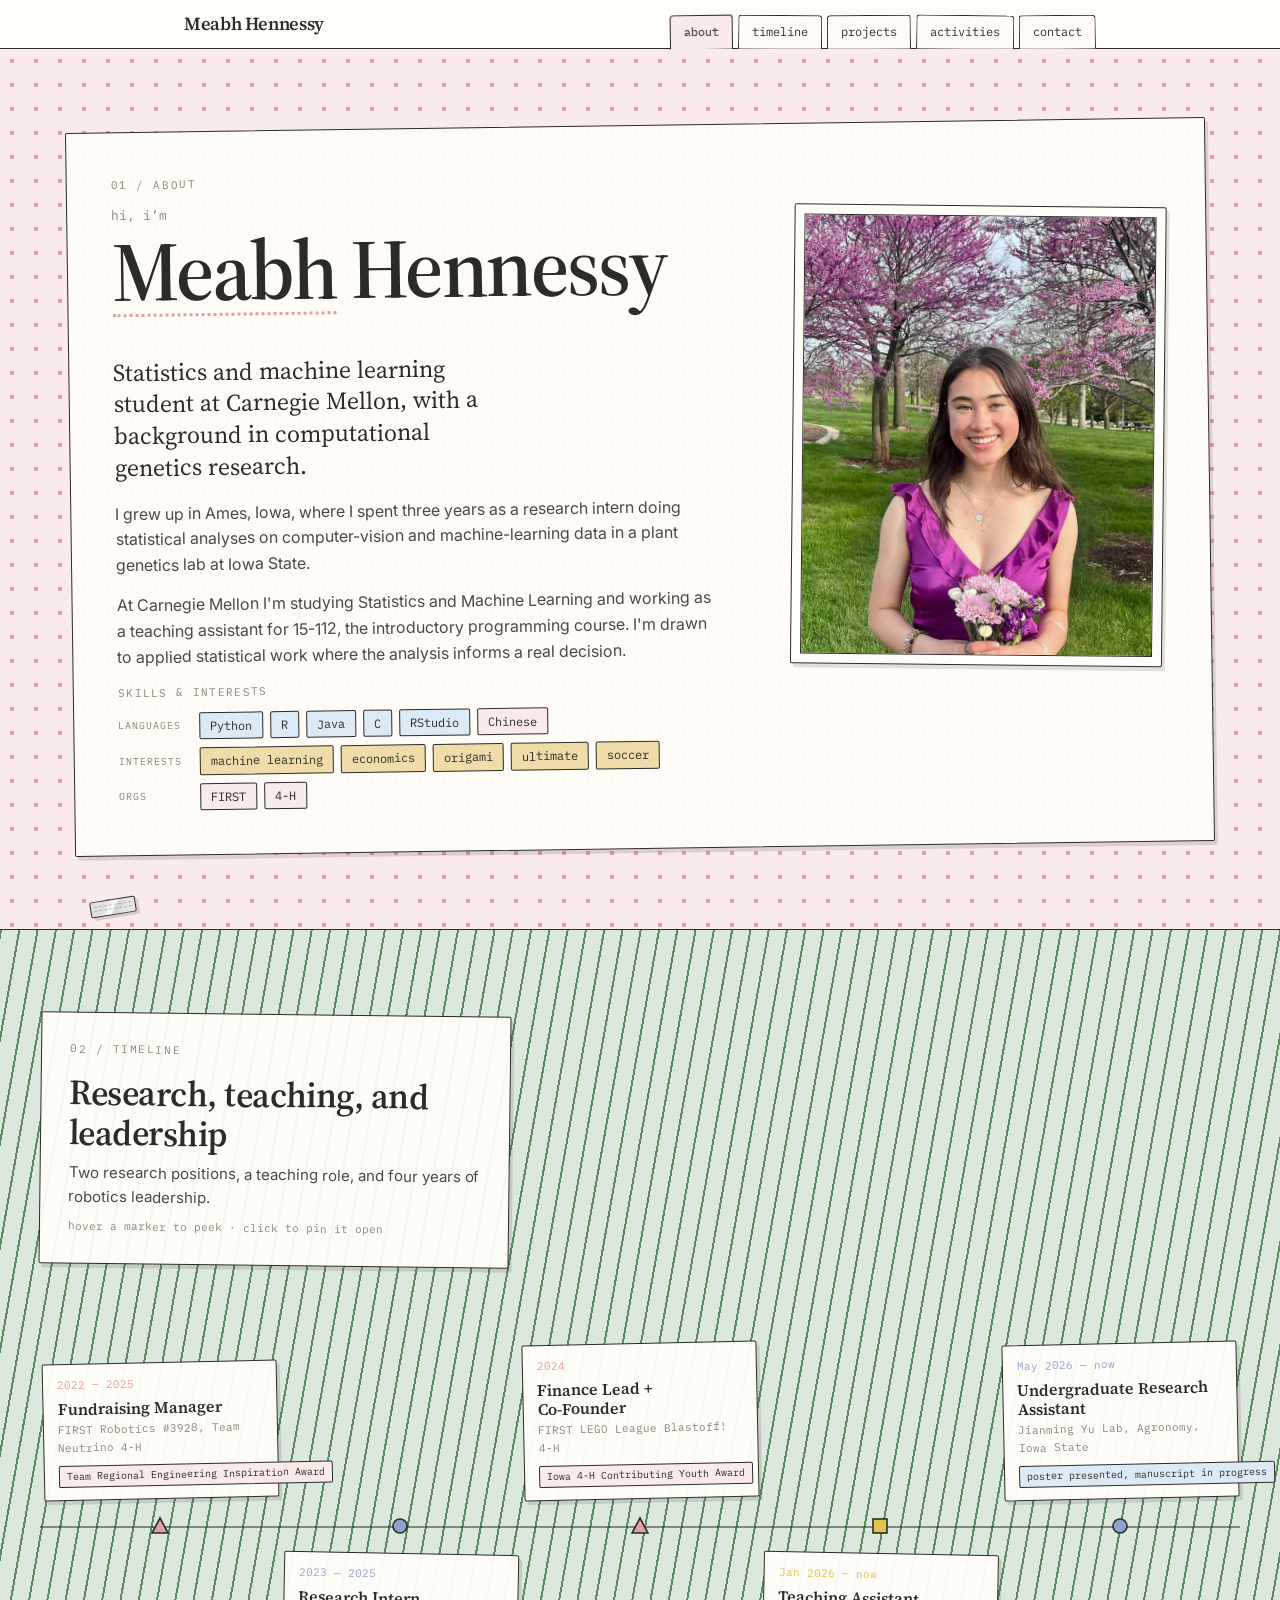
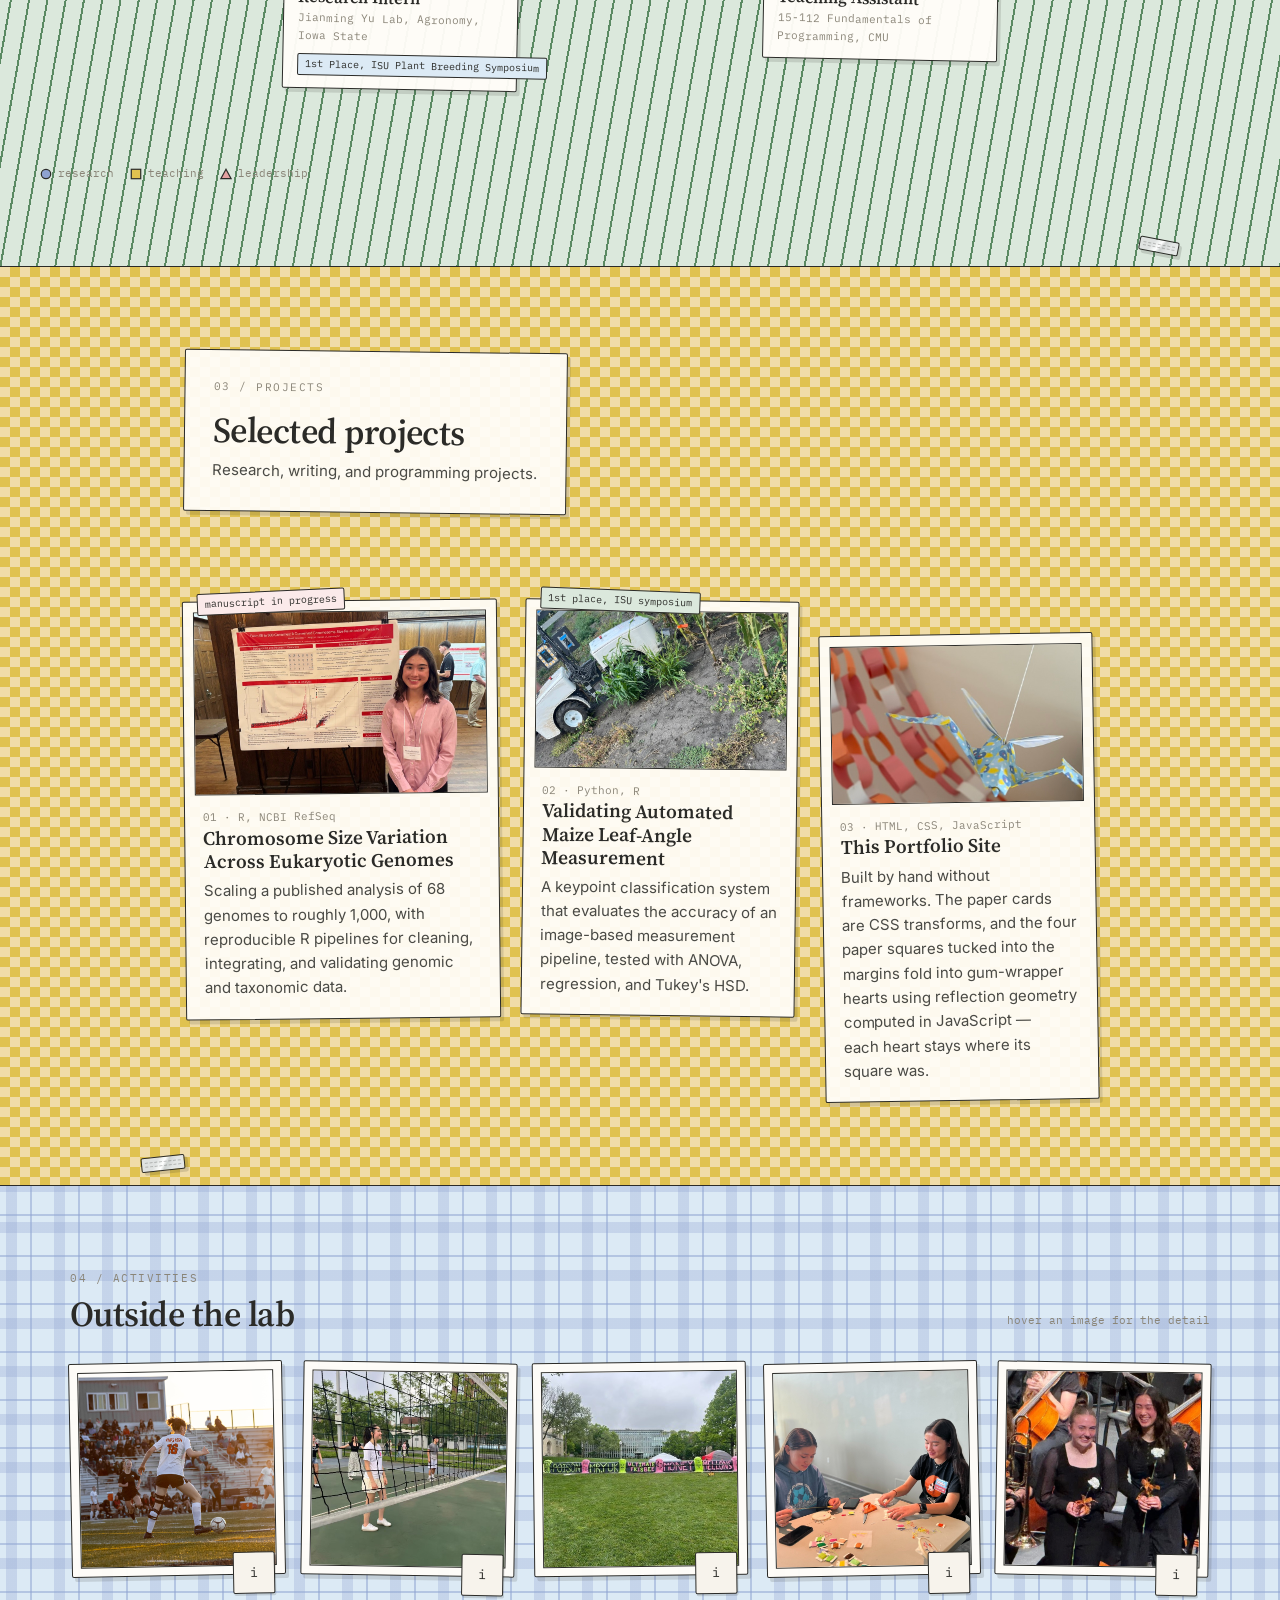
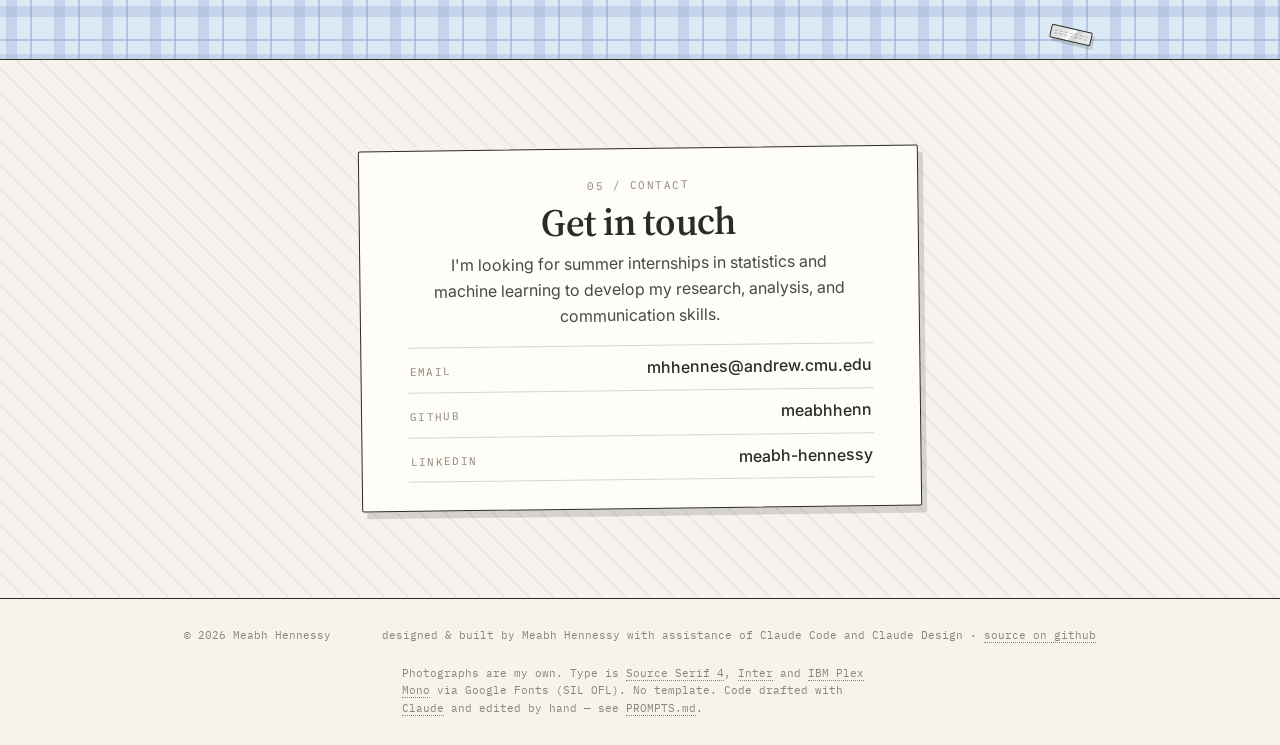
==== index.html @ 645b0196 "content update" ====
<!DOCTYPE html>
<!--
  Meabh Hennessy — portfolio, 15-113 Project 1.

  AI USAGE (required documentation)
  Tool: Claude (claude.ai), used in conversation across several sittings.
  Full prompt log: PROMPTS.md in this repository.

  How I used it. I wrote the brief and made every design and content decision:
  the Mondrian-collage layout, the paper-card treatment, the type pairing, the
  section colours, which experience goes on the timeline, and the gum-wrapper
  heart as the interactive feature. I described what I wanted and used AI to
  draft the HTML/CSS/JS, then read it back and sent it round again where it was
  wrong — the fold sequence was rebuilt three times because the AI kept folding
  a square, and I had to give it the real eight-step method (four corners in,
  centre crease, open, then each half up) before it was right.

  What I changed by hand after AI drafts: the fold geometry and step wording,
  the timeline copy (cut to short bullets), the skill grouping and colour
  coding, portrait crop and placement, and the z-index rule that keeps the
  wrappers below the text layer.

  What each file does:
    index.html      — content and structure, all sections
    css/styles.css  — layout, paper-card styling, responsive breakpoints
    js/main.js      — nav scroll state, timeline expand, the folding feature

  CREDITS
  All photographs are my own. Fonts are Source Serif 4, Inter and IBM Plex Mono,
  served from Google Fonts under the SIL Open Font License. No template used.
-->
<html lang="en">
<head>
<meta charset="utf-8" />
<meta name="viewport" content="width=device-width, initial-scale=1" />
<title>Meabh Hennessy — Portfolio</title>
<meta name="description" content="Portfolio of Meabh Hennessy — statistics and machine learning student at Carnegie Mellon." />
<link rel="preconnect" href="https://fonts.googleapis.com" />
<link rel="preconnect" href="https://fonts.gstatic.com" crossorigin />
<link href="https://fonts.googleapis.com/css2?family=Source+Serif+4:opsz,wght@8..60,400;8..60,600;8..60,700&family=Inter:wght@400;500&family=IBM+Plex+Mono:wght@400;500&display=swap" rel="stylesheet" />
<link rel="stylesheet" href="css/styles.css" />
</head>
<body>

<nav class="nav">
  <div class="nav__inner">
    <a class="nav__name" href="#about">Meabh Hennessy</a>
    <div class="nav__tabs">
      <a class="tab tab--about" href="#about" data-tab="about">about</a>
      <a class="tab tab--timeline" href="#timeline" data-tab="timeline">timeline</a>
      <a class="tab tab--projects" href="#projects" data-tab="projects">projects</a>
      <a class="tab tab--activities" href="#activities" data-tab="activities">activities</a>
      <a class="tab tab--contact" href="#contact" data-tab="contact">contact</a>
    </div>
  </div>
</nav>

<main>

  <section class="section section--about" id="about">
    <div class="flock" data-flock="about" aria-hidden="true"></div>
    <button class="seed" type="button" data-seed="1" data-back="#f2e4e4" style="--sbot:15px;--sleft:7%;--ssize:46px;--srot:-9deg" aria-label="Fold this gum wrapper into a heart" title="fold a gum-wrapper heart — 8 folds, and it stays here"></button>
    <div class="wrap wrap--wide">
      <div class="card card--hero">
        <p class="eyebrow">01 / about</p>
        <p class="kicker">hi, i&rsquo;m</p>
        <h1 class="display">
          <span class="name" id="name-trigger" tabindex="0" role="button" aria-describedby="name-note">Meabh<span class="name__note" id="name-note" role="tooltip"><span class="name__ipa">/ mayv /</span>Irish &mdash; the older spelling of Maeve, from Old Irish <em>Medb</em>, &ldquo;she who intoxicates.&rdquo;</span></span> Hennessy
        </h1>

        <div class="hero__grid">
          <div>
            <p class="lede">Statistics and machine learning student at Carnegie Mellon, with a background in computational genetics research.</p>
            <p class="body">I grew up in Ames, Iowa, where I spent three years as a research intern doing statistical analyses on computer-vision and machine-learning data in a plant genetics lab at Iowa State.</p>
            <p class="body">At Carnegie Mellon I'm studying Statistics and Machine Learning and working as a teaching assistant for 15-112, the introductory programming course. I'm drawn to applied statistical work where the analysis informs a real decision.</p>
            <p class="eyebrow eyebrow--tight">skills &amp; interests</p>
            <div class="tag-groups">
              <div class="tag-group">
                <span class="tag-group__label">languages</span>
                <ul class="tags">
                  <li class="tag tag--blue">Python</li>
                  <li class="tag tag--blue">R</li>
                  <li class="tag tag--blue">Java</li>
                  <li class="tag tag--blue">C</li>
                  <li class="tag tag--blue">RStudio</li>
                  <li class="tag tag--pink">Chinese</li>
                </ul>
              </div>
              <div class="tag-group">
                <span class="tag-group__label">interests</span>
                <ul class="tags">
                  <li class="tag tag--mustard">machine learning</li>
                  <li class="tag tag--mustard">economics</li>
                  <li class="tag tag--mustard">origami</li>
                  <li class="tag tag--mustard">ultimate</li>
                  <li class="tag tag--mustard">soccer</li>
                </ul>
              </div>
              <div class="tag-group">
                <span class="tag-group__label">orgs</span>
                <ul class="tags">
                  <li class="tag tag--pink">FIRST</li>
                  <li class="tag tag--pink">4-H</li>
                </ul>
              </div>
            </div>
          </div>

          <figure class="photo">
            <div class="photo__frame">
              <img src="images/portrait.jpeg" alt="Portrait of Meabh Hennessy" style="object-position:50% 30%" />
            </div>
          </figure>
        </div>
      </div>
    </div>
  </section>

  <section class="section section--timeline" id="timeline">
    <div class="flock" data-flock="timeline" aria-hidden="true"></div>
    <button class="seed" type="button" data-seed="2" data-back="#e2ece3" style="--sbot:14px;--sleft:89%;--ssize:40px;--srot:11deg" aria-label="Fold this gum wrapper into a heart" title="fold a gum-wrapper heart — 8 folds, and it stays here"></button>
    <div class="wrap wrap--widest">
      <div class="card card--intro card--tilt-b">
        <p class="eyebrow">02 / timeline</p>
        <h2 class="heading">Research, teaching, and leadership</h2>
        <p class="body body--sm">Two research positions, a teaching role, and four years of robotics leadership.</p>
        <p class="note">hover a marker to peek &middot; click to pin it open</p>
      </div>

      <ol class="rail">
        <li class="rail__entry" data-kind="leadership">
          <div class="rail__slot rail__slot--top">
            <article class="tl-card">
              <p class="tl-card__dates">2022 &mdash; 2025</p>
              <h3 class="tl-card__role">Fundraising Manager</h3>
              <p class="tl-card__org">FIRST Robotics #3928, Team Neutrino 4-H</p>
              <span class="award">Team Regional Engineering Inspiration Award</span>
              <button class="tl-toggle" type="button" aria-expanded="false"><span>more detail</span></button>
              <div class="tl-card__detail">
                <ul>
                  <li>Led 10-person fundraising subteam.</li>
                  <li>$100,000+ raised across two seasons.</li>
                  <li>Wrote grant applications and funding reports.</li>
                  <li>Sponsor communications.</li>
                </ul>
              </div>
            </article>
          </div>
          <button class="rail__mark" type="button" aria-expanded="false" aria-label="Fundraising Manager, 2022 &mdash; 2025">
            <svg viewBox="0 0 24 24" width="24" height="24" aria-hidden="true"><polygon points="12,4 20,19 4,19" /></svg>
          </button>
          <div class="rail__slot rail__slot--bottom"></div>
        </li>

        <li class="rail__entry" data-kind="research">
          <div class="rail__slot rail__slot--top"></div>
          <button class="rail__mark" type="button" aria-expanded="false" aria-label="Research Intern, 2023 &mdash; 2025">
            <svg viewBox="0 0 24 24" width="24" height="24" aria-hidden="true"><circle cx="12" cy="12" r="7" /></svg>
          </button>
          <div class="rail__slot rail__slot--bottom">
            <article class="tl-card">
              <p class="tl-card__dates">2023 &mdash; 2025</p>
              <h3 class="tl-card__role">Research Intern</h3>
              <p class="tl-card__org">Jianming Yu Lab, Agronomy, Iowa State</p>
              <span class="award">1st Place, ISU Plant Breeding Symposium</span>
              <button class="tl-toggle" type="button" aria-expanded="false"><span>more detail</span></button>
              <div class="tl-card__detail">
                <ul>
                  <li>Built keypoint classification system.</li>
                  <li>Scored computer measured maize leaf angles.</li>
                  <li>ANOVA, regression, Tukey&rsquo;s HSD in R.</li>
                  <li>Data visualisations.</li>
                  <li>Presented at five research events.</li>
                </ul>
              </div>
            </article>
          </div>
        </li>

        <li class="rail__entry" data-kind="leadership">
          <div class="rail__slot rail__slot--top">
            <article class="tl-card">
              <p class="tl-card__dates">2024</p>
              <h3 class="tl-card__role">Finance Lead + Co-Founder</h3>
              <p class="tl-card__org">FIRST LEGO League Blastoff! 4-H</p>
              <span class="award">Iowa 4-H Contributing Youth Award</span>
              <button class="tl-toggle" type="button" aria-expanded="false"><span>more detail</span></button>
              <div class="tl-card__detail">
                <ul>
                  <li>Co-founded the camp.</li>
                  <li>75+ young people introduced to coding + robotics.</li>
                  <li>20+ volunteers on staff.</li>
                  <li>$2,000 raised to run it.</li>
                </ul>
              </div>
            </article>
          </div>
          <button class="rail__mark" type="button" aria-expanded="false" aria-label="Finance Lead + Co-Founder, 2024">
            <svg viewBox="0 0 24 24" width="24" height="24" aria-hidden="true"><polygon points="12,4 20,19 4,19" /></svg>
          </button>
          <div class="rail__slot rail__slot--bottom"></div>
        </li>

        <li class="rail__entry" data-kind="teaching">
          <div class="rail__slot rail__slot--top"></div>
          <button class="rail__mark" type="button" aria-expanded="false" aria-label="Teaching Assistant, Jan 2026 &mdash; now">
            <svg viewBox="0 0 24 24" width="24" height="24" aria-hidden="true"><rect x="5" y="5" width="14" height="14" /></svg>
          </button>
          <div class="rail__slot rail__slot--bottom">
            <article class="tl-card">
              <p class="tl-card__dates">Jan 2026 &mdash; now</p>
              <h3 class="tl-card__role">Teaching Assistant</h3>
              <p class="tl-card__org">15-112 Fundamentals of Programming, CMU</p>
              <button class="tl-toggle" type="button" aria-expanded="false"><span>more detail</span></button>
              <div class="tl-card__detail">
                <ul>
                  <li>Office hours: Python, program design, debugging.</li>
                  <li>Co-teach recitations of 30+ students.</li>
                  <li>Grade code for correctness + style with AI.</li>
                </ul>
              </div>
            </article>
          </div>
        </li>

        <li class="rail__entry" data-kind="research">
          <div class="rail__slot rail__slot--top">
            <article class="tl-card">
              <p class="tl-card__dates">May 2026 &mdash; now</p>
              <h3 class="tl-card__role">Undergraduate Research Assistant</h3>
              <p class="tl-card__org">Jianming Yu Lab, Agronomy, Iowa State</p>
              <span class="award">poster presented, manuscript in progress</span>
              <button class="tl-toggle" type="button" aria-expanded="false"><span>more detail</span></button>
              <div class="tl-card__detail">
                <ul>
                  <li>Analysis of 1,000+ genomes.</li>
                  <li>NCBI RefSeq data.</li>
                  <li>Reproducible R workflows.</li>
                  <li>Cleaning, integration, and validation.</li>
                </ul>
              </div>
            </article>
          </div>
          <button class="rail__mark" type="button" aria-expanded="false" aria-label="Undergraduate Research Assistant, May 2026 &mdash; now">
            <svg viewBox="0 0 24 24" width="24" height="24" aria-hidden="true"><circle cx="12" cy="12" r="7" /></svg>
          </button>
          <div class="rail__slot rail__slot--bottom"></div>
        </li>
      </ol>

      <ul class="legend">
        <li><svg viewBox="0 0 14 14" width="12" height="12" aria-hidden="true"><circle cx="7" cy="7" r="5.5" fill="var(--blue)" stroke="#2b2b28" stroke-width="1.4" /></svg>research</li>
        <li><svg viewBox="0 0 14 14" width="12" height="12" aria-hidden="true"><rect x="1.5" y="1.5" width="11" height="11" fill="var(--mustard)" stroke="#2b2b28" stroke-width="1.4" /></svg>teaching</li>
        <li><svg viewBox="0 0 14 14" width="12" height="12" aria-hidden="true"><polygon points="7,1.5 13,12.5 1,12.5" fill="var(--pink)" stroke="#2b2b28" stroke-width="1.4" /></svg>leadership</li>
      </ul>
    </div>
  </section>

  <section class="section section--projects" id="projects">
    <div class="flock" data-flock="projects" aria-hidden="true"></div>
    <button class="seed" type="button" data-seed="3" data-back="#f5e9cd" style="--sbot:14px;--sleft:11%;--ssize:44px;--srot:-6deg" aria-label="Fold this gum wrapper into a heart" title="fold a gum-wrapper heart — 8 folds, and it stays here"></button>
    <div class="wrap">
      <div class="projects__head">
        <div class="card card--intro card--tilt-b">
          <p class="eyebrow">03 / projects</p>
          <h2 class="heading">Selected projects</h2>
          <p class="body body--sm">Research, writing, and programming projects.</p>
        </div>
      </div>

      <div class="grid">
        <article class="card card--project card--tilt-a">
          <span class="award award--corner">manuscript in progress</span>
          <div class="shot"><img src="images/proj-chromosome.jpeg" alt="Meabh presenting the chromosome-size research poster at the ISU symposium" style="object-position:50% 40%" /></div>
          <div class="card--project__text">
            <p class="note">01 &middot; R, NCBI RefSeq</p>
            <h3 class="title">Chromosome Size Variation Across Eukaryotic Genomes</h3>
            <p class="body body--sm">Scaling a published analysis of 68 genomes to roughly 1,000, with reproducible R pipelines for cleaning, integrating, and validating genomic and taxonomic data.</p>
          </div>
        </article>

        <article class="card card--project card--tilt-b card--offset">
          <span class="award award--corner award--corner-right">1st place, ISU symposium</span>
          <div class="shot"><img src="images/proj-phenobot.jpeg" alt="PhenoBot imaging rig in a maize field" style="object-position:18% 10%" /></div>
          <div class="card--project__text">
            <p class="note">02 &middot; Python, R</p>
            <h3 class="title">Validating Automated Maize Leaf-Angle Measurement</h3>
            <p class="body body--sm">A keypoint classification system that evaluates the accuracy of an image-based measurement pipeline, tested with ANOVA, regression, and Tukey's HSD.</p>
          </div>
        </article>

        <article class="card card--project card--tilt-c card--offset-lg">
          <div class="shot"><img src="images/proj-website.jpeg" alt="A folded paper crane hanging beside paper chains" style="object-position:58% 38%" /></div>
          <div class="card--project__text">
            <p class="note">03 &middot; HTML, CSS, JavaScript</p>
            <h3 class="title">This Portfolio Site</h3>
            <p class="body body--sm">Built by hand without frameworks. The paper cards are CSS transforms, and the four paper squares tucked into the margins fold into gum-wrapper hearts using reflection geometry computed in JavaScript — each heart stays where its square was.</p>
          </div>
        </article>
      </div>
    </div>
  </section>

  <section class="section section--activities" id="activities">
    <div class="flock" data-flock="activities" aria-hidden="true"></div>
    <button class="seed" type="button" data-seed="4" data-back="#e0eaf4" style="--sbot:17px;--sleft:82%;--ssize:42px;--srot:13deg" aria-label="Fold this gum wrapper into a heart" title="fold a gum-wrapper heart — 8 folds, and it stays here"></button>
    <div class="wrap wrap--wide">
      <div class="activities__head">
        <div>
          <p class="eyebrow">04 / activities</p>
          <h2 class="heading">Outside the lab</h2>
        </div>
        <p class="note">hover an image for the detail</p>
      </div>

      <div class="act-grid">
        <figure class="act-tile act-tile--a">
          <div class="act-tile__frame">
            <img src="images/act-soccer.jpeg" alt="Playing varsity soccer for Ames High School" style="object-position:55% 50%" />
            <div class="act-reveal" aria-hidden="true">
              <span class="act-reveal__title">Soccer</span>
              <span class="act-reveal__body">Varsity soccer at Ames High School, 2022&ndash;2025.</span>
            </div>
          </div>
          <button class="act-info" type="button" aria-expanded="false" aria-label="Show detail about Soccer">i</button>
        </figure>
        <figure class="act-tile act-tile--b">
          <div class="act-tile__frame">
            <img src="images/act-volunteering.jpeg" alt="Volunteering at the Iowa State Games volleyball venue" style="object-position:30% 40%" />
            <div class="act-reveal" aria-hidden="true">
              <span class="act-reveal__title">Volunteering</span>
              <span class="act-reveal__body">Volunteering with Iowa Soccer association and local Chinese academy.</span>
            </div>
          </div>
          <button class="act-info" type="button" aria-expanded="false" aria-label="Show detail about State Games volunteering">i</button>
        </figure>
        <figure class="act-tile act-tile--c">
          <div class="act-tile__frame">
            <img src="images/act-ultimate.jpeg" alt="Money Mellons ultimate frisbee banner on the CMU lawn" />
            <div class="act-reveal" aria-hidden="true">
              <span class="act-reveal__title">Ultimate</span>
              <span class="act-reveal__body">Money Mellons &mdash; Carnegie Mellon's women's ultimate club.</span>
            </div>
          </div>
          <button class="act-info" type="button" aria-expanded="false" aria-label="Show detail about Ultimate">i</button>
        </figure>
        <figure class="act-tile act-tile--a">
          <div class="act-tile__frame">
            <img src="images/act-mentoring.jpeg" alt="Mentoring a student through a craft project" style="object-position:50% 45%" />
            <div class="act-reveal" aria-hidden="true">
              <span class="act-reveal__title">FIRST mentoring</span>
              <span class="act-reveal__body">Mentoring FIRST robotics and LEGO League students, continuing the 4-H programs I grew up in.</span>
            </div>
          </div>
          <button class="act-info" type="button" aria-expanded="false" aria-label="Show detail about FIRST mentoring">i</button>
        </figure>
        <figure class="act-tile act-tile--b">
          <div class="act-tile__frame">
            <img src="images/act-orchestra.jpeg" alt="After an orchestra concert, holding a carnation" style="object-position:62% 38%" />
            <div class="act-reveal" aria-hidden="true">
              <span class="act-reveal__title">Orchestra</span>
              <span class="act-reveal__body">Violin, in orchestra 5th through 12th grade.</span>
            </div>
          </div>
          <button class="act-info" type="button" aria-expanded="false" aria-label="Show detail about Orchestra">i</button>
        </figure>
      </div>
    </div>
  </section>

  <section class="section section--contact" id="contact">
    <div class="flock" data-flock="contact" aria-hidden="true"></div>
    <div class="wrap">
      <div class="card card--business">
        <p class="eyebrow">05 / contact</p>
        <h2 class="heading">Get in touch</h2>
        <p class="body">I'm looking for summer internships in statistics and machine learning to develop my research, analysis, and communication skills.</p>
        <div class="contact__rows">
          <a class="contact__row" href="mailto:mhhennes@andrew.cmu.edu"><span class="contact__label">email</span><span class="contact__value">mhhennes@andrew.cmu.edu</span></a>
          <a class="contact__row" href="https://github.com/meabhhenn" target="_blank" rel="noopener"><span class="contact__label">github</span><span class="contact__value">meabhhenn</span></a>
          <a class="contact__row" href="https://www.linkedin.com/in/meabh-hennessy" target="_blank" rel="noopener"><span class="contact__label">linkedin</span><span class="contact__value">meabh-hennessy</span></a>
        </div>
      </div>
    </div>
  </section>

</main>

<footer class="footer">
  <p>&copy; 2026 Meabh Hennessy</p>
  <p>designed &amp; built by Meabh Hennessy with assistance of Claude Code and Claude Design &middot; <a href="https://github.com/meabhhenn/meabhhenn.github.io" target="_blank" rel="noopener">source on github</a></p>
  <p class="footer__credits">Photographs are my own. Type is <a href="https://fonts.google.com/specimen/Source+Serif+4" target="_blank" rel="noopener">Source Serif 4</a>, <a href="https://fonts.google.com/specimen/Inter" target="_blank" rel="noopener">Inter</a> and <a href="https://fonts.google.com/specimen/IBM+Plex+Mono" target="_blank" rel="noopener">IBM Plex Mono</a> via Google Fonts (SIL OFL). No template. Code drafted with <a href="https://claude.ai" target="_blank" rel="noopener">Claude</a> and edited by hand &mdash; see <a href="https://github.com/meabhhenn/meabhhenn.github.io/blob/main/PROMPTS.md" target="_blank" rel="noopener">PROMPTS.md</a>.</p>
</footer>

<div class="modal" id="fold-modal" role="dialog" aria-modal="true" aria-label="Fold a gum-wrapper heart" hidden>
  <div class="modal__panel">
    <button class="modal__close" type="button" id="close-fold" aria-label="Close">&times;</button>

    <p class="eyebrow" id="step-label">fold 1 of 5</p>
    <p class="modal__title" id="step-title">the top point down</p>
    <p class="body body--sm" id="step-hint">&nbsp;</p>
    <p class="note" id="fold-type">&nbsp;</p>

    <div class="modal__body">
      <div class="stage">
        <svg id="paper" viewBox="-26 -26 252 252" width="250" height="250">
          <defs>
            <pattern id="backFace" width="11" height="11" patternUnits="userSpaceOnUse">
              <rect width="11" height="11" fill="#fbeaea" />
              <circle cx="5.5" cy="5.5" r="1.7" fill="#e3a0a0" />
            </pattern>
          </defs>
          <ellipse id="paper-shadow" cx="100" cy="200" rx="60" ry="9" fill="#2b2b28" opacity="0.09" />
          <g id="stage-tilt">
            <g id="stage-flip">
              <g id="crease-layer"></g>
              <g id="poly-layer"></g>
              <line id="ghost" stroke="var(--doodle)" stroke-width="1.4" stroke-dasharray="6 4" opacity="0" />
              <line id="crease-hint" stroke="var(--doodle)" stroke-width="1.2" stroke-dasharray="3 3" opacity="0" />
              <circle id="target-dot" r="8" fill="none" stroke="var(--doodle)" stroke-width="1.4" stroke-dasharray="4 3" opacity="0" />
              <circle id="grab-dot" r="6" fill="var(--doodle)" opacity="0" />
            </g>
          </g>
        </svg>
      </div>

      <div class="modal__side">
        <p class="eyebrow eyebrow--tight">gestures</p>
        <ul class="gestures">
          <li><strong>pull</strong> the marked point onto its target</li>
          <li><strong>let go early</strong> and it springs back</li>
          <li><strong>double-click</strong> to turn the paper over</li>
        </ul>
        <p class="note" id="progress-text">flat top at 1 &middot; sides in at 3 &middot; lobes at 5</p>
        <div class="progress"><div class="progress__fill" id="progress-fill"></div></div>
        <div class="modal__buttons">
          <button class="btn btn--primary" type="button" id="do-fold">fold this one for me</button>
          <button class="btn" type="button" id="step-back">back a fold</button>
          <button class="btn btn--quiet" type="button" id="start-over">start over</button>
        </div>
        <p class="note note--sage" id="free-note" hidden>Free-folding now: drag from any point on the paper to any other and it creases there.</p>
      </div>
    </div>
  </div>
</div>

<script src="js/main.js"></script>
</body>
</html>
---- css/styles.css ----
/*
  css/styles.css — Meabh Hennessy, 15-113 Project 1.

  AI USAGE: drafted with Claude (claude.ai) from my layout decisions, then
  edited by hand. See PROMPTS.md for the log and index.html for the summary.

  Things I decided and had to correct in the AI's drafts:
    - .seed sits at z-index 1, below the z-index 2 content wraps, so a paper
      wrapper or a finished heart can never overlap text. The AI first placed
      them at z-index 4, over the copy.
    - the section fields (dots, stripes, checks, plaid) are CSS gradients, not
      images, so nothing extra has to load
    - .photo margin-top pulls the portrait up level with the name
    - breakpoints at 640px and 1024px: the timeline rail goes vertical, then
      horizontal
*/

/* Meabh Hennessy — portfolio
   paper-craft / collage theme. Layout is mobile-first;
   breakpoints at 640px (tablet) and 1024px (desktop). */

:root {
  --cream: #f7f3ec;
  --ink: #2b2b28;
  --ink-soft: #4a4a45;
  --ink-mute: #8a8578;
  --paper: 255, 253, 248;
  --sh: 3px 4px 0 rgba(43, 43, 40, 0.14);
  --sh-lift: 6px 8px 0 rgba(43, 43, 40, 0.17);
  --pink: #e3a0a0;
  --blue: #8fa3d1;
  --sage: #5b8a63;
  --mustard: #e0c250;
  --pink-soft: #fbeaea;
  --blue-soft: #dceaf5;
  --sage-soft: #dbe8dc;
  --mustard-soft: #f0dca8;
  --rule: rgba(43, 43, 40, 0.18);
  --doodle: #6f83b3;
  --serif: "Source Serif 4", Georgia, serif;
  --sans: Inter, system-ui, sans-serif;
  --mono: "IBM Plex Mono", ui-monospace, monospace;
  --tilt: 0.45; /* paper rotation multiplier — raised on wider screens */
}

*, *::before, *::after { box-sizing: border-box; }

html { scroll-behavior: smooth; }

body {
  margin: 0;
  font-family: var(--sans);
  font-size: 1rem;
  line-height: 1.62;
  color: var(--ink);
  background: var(--cream);
  -webkit-font-smoothing: antialiased;
  text-wrap: pretty;
}

a { color: var(--ink); }
a:hover { color: var(--ink-soft); }

/* ---------- shared type ---------- */

.eyebrow {
  font-family: var(--mono);
  font-size: 0.6875rem;
  letter-spacing: 0.14em;
  text-transform: uppercase;
  color: var(--ink-mute);
  margin: 0 0 14px;
}
.eyebrow--tight { letter-spacing: 0.12em; margin: 0 0 10px; }

.kicker {
  font-family: var(--mono);
  font-size: 0.8125rem;
  color: var(--ink-mute);
  line-height: 1;
  margin: 0 0 8px;
}

.display {
  font-family: var(--serif);
  font-weight: 600;
  font-size: clamp(2.9rem, 7.8vw, 5.25rem);
  line-height: 1;
  letter-spacing: -0.028em;
  margin: 0 0 40px;
}

.heading {
  font-family: var(--serif);
  font-weight: 600;
  font-size: clamp(1.6rem, 3vw, 2.2rem);
  line-height: 1.14;
  letter-spacing: -0.015em;
  margin: 0 0 8px;
}

.title {
  font-family: var(--serif);
  font-weight: 600;
  font-size: 1.2rem;
  line-height: 1.2;
  margin: 0 0 6px;
}

.lede {
  font-family: var(--serif);
  font-size: clamp(1.15rem, 2.1vw, 1.5rem);
  line-height: 1.32;
  margin: 0 0 18px;
  max-width: 34ch;
}

.body { margin: 0 0 14px; color: var(--ink-soft); max-width: 60ch; }
.body--sm { font-size: 0.9375rem; margin: 0; }

.note { font-family: var(--mono); font-size: 0.6875rem; color: var(--ink-mute); margin: 8px 0 0; }
.note--sage { color: var(--sage); line-height: 1.5; margin: 14px 0 0; }

/* ---------- nav ---------- */

.nav {
  position: sticky;
  top: 0;
  z-index: 40;
  background: rgba(var(--paper), 0.94);
  backdrop-filter: blur(6px);
  -webkit-backdrop-filter: blur(6px);
  border-bottom: 1.5px solid var(--ink);
}
.nav__inner {
  max-width: 960px;
  margin: 0 auto;
  padding: 13px clamp(16px, 4vw, 24px) 0;
  display: flex;
  align-items: flex-end;
  justify-content: space-between;
  gap: 10px;
  flex-wrap: wrap;
}
.nav__name {
  font-family: var(--serif);
  font-weight: 600;
  font-size: 1.15rem;
  letter-spacing: -0.02em;
  line-height: 1.2;
  text-decoration: none;
  white-space: nowrap;
  flex-shrink: 0;
  padding-bottom: 13px;
}
.nav__tabs { display: flex; align-items: flex-end; gap: 5px; flex-wrap: wrap; }

.tab {
  font-family: var(--mono);
  font-size: 0.75rem;
  text-decoration: none;
  padding: 6px 13px 8px;
  border: 1.5px solid var(--ink);
  border-bottom: none;
  background: rgba(var(--paper), 0.72);
  margin-bottom: -1.5px;
  transform-origin: bottom center;
  transition: background 0.18s ease, transform 0.18s ease;
}
.tab--about { border-radius: 4px 3px 0 0; transform: rotate(-0.7deg); }
.tab--timeline { border-radius: 3px 4px 0 0; transform: rotate(0.5deg); }
.tab--projects { border-radius: 4px 3px 0 0; transform: rotate(-0.4deg); }
.tab--activities { border-radius: 3px 4px 0 0; transform: rotate(0.7deg); }
.tab--contact { border-radius: 3px 4px 0 0; transform: rotate(-0.6deg); }
.tab:hover { transform: rotate(0deg) translateY(-2px); }
.tab--about.is-active { background: var(--pink-soft); }
.tab--timeline.is-active { background: var(--sage-soft); }
.tab--projects.is-active { background: var(--mustard-soft); }
.tab--activities.is-active { background: var(--blue-soft); }
.tab--contact.is-active { background: var(--blue-soft); }

/* ---------- sections & their pattern fields ---------- */

.section {
  position: relative;
  border-bottom: 1.5px solid var(--ink);
  padding: clamp(48px, 7vw, 84px) 0;
}
.wrap {
  max-width: 960px;
  margin: 0 auto;
  padding: 0 clamp(16px, 4vw, 24px);
  position: relative;
  z-index: 2;
  width: 100%;
}
.wrap--wide { max-width: 1180px; padding: 0 clamp(16px, 3vw, 20px); }
.wrap--widest { max-width: 1240px; padding: 0 clamp(16px, 3vw, 20px); }

.section--about {
  background-color: var(--pink-soft);
  background-image: radial-gradient(var(--pink) 2.5px, transparent 2.5px);
  background-size: 24px 24px;
  padding: clamp(44px, 6vw, 76px) 0 clamp(48px, 7vw, 80px);
  display: flex;
  align-items: center;
}
.section--timeline {
  background-color: var(--sage-soft);
  background-image: repeating-linear-gradient(100deg, var(--sage) 0 2px, transparent 2px 18px);
}
.section--projects {
  background-color: var(--mustard-soft);
  background-image: repeating-conic-gradient(var(--mustard) 0% 25%, transparent 0% 50%);
  background-size: 20px 20px;
}
.section--activities {
  background-color: var(--blue-soft);
  background-image:repeating-linear-gradient(90deg, rgba(143,163,209,0.30) 0 11px, transparent 11px 48px),repeating-linear-gradient(0deg, rgba(143,163,209,0.30) 0 11px, transparent 11px 48px),repeating-linear-gradient(90deg, rgba(143,163,209,0.52) 0 2px, transparent 2px 48px),repeating-linear-gradient(0deg, rgba(143,163,209,0.52) 0 2px, transparent 2px 48px);
  background-position:6px 6px, 6px 6px, 30px 30px, 30px 30px;
}

.section--contact {
  background-color: var(--cream);
  background-image: repeating-linear-gradient(45deg, rgba(143, 163, 209, 0.16) 0 1.5px, transparent 1.5px 17px);
  padding: clamp(52px, 7vw, 88px) 0;
}

/* ---------- paper cards ---------- */

.card {
  position: relative;
  background-color: rgba(var(--paper), 0.94);
  border: 1.5px solid var(--ink);
  border-radius: 2px;
  box-shadow: var(--sh);
}
.card--hero { padding: clamp(26px, 3.6vw, 44px); transform: rotate(calc(-0.8deg * var(--tilt))); }
.card--intro { padding: clamp(20px, 2.6vw, 28px); max-width: 470px; }
.card--tilt-a { transform: rotate(calc(-0.6deg * var(--tilt))); }
.card--tilt-b { transform: rotate(calc(0.7deg * var(--tilt))); }
.card--tilt-c { transform: rotate(calc(-0.9deg * var(--tilt))); }

.crane-tab {
  position: absolute;
  z-index: 6;
  top: -16px;
  right: -14px;
  width: 44px;
  height: 44px;
  padding: 0;
  border: 1.5px solid var(--ink);
  border-radius: 1px;
  cursor: pointer;
  background-color: var(--sage-soft);
  background-image: repeating-linear-gradient(45deg, var(--sage) 0 1.5px, transparent 1.5px 8px);
  box-shadow: 2px 3px 0 rgba(43, 43, 40, 0.18);
  transform: rotate(-7deg);
  transition: transform 0.2s ease;
}
.crane-tab:hover { transform: rotate(0deg) translateY(-2px); }

/* ---------- hero ---------- */

.hero__grid { display: grid; grid-template-columns: 1fr; gap: clamp(22px, 3.2vw, 40px); align-items: start; }

.name {
  position: relative;
  display: inline-block;
  cursor: help;
  border-bottom: 3px dotted var(--pink);
  outline: none;
}
.name__note {
  display: none;
  position: absolute;
  bottom: calc(100% + 12px);
  left: 0;
  z-index: 5;
  width: max-content;
  max-width: min(320px, 74vw);
  font-family: var(--sans);
  font-weight: 400;
  font-size: 0.8125rem;
  line-height: 1.5;
  letter-spacing: 0;
  color: var(--ink-soft);
  background: rgba(var(--paper), 0.98);
  border: 1.5px solid var(--ink);
  border-radius: 2px;
  box-shadow: var(--sh);
  padding: 11px 14px;
  transform: rotate(calc(-0.6deg * var(--tilt)));
}
.name:hover .name__note,
.name:focus .name__note,
.name.is-open .name__note { display: block; }
.name__ipa {
  display: block;
  font-family: var(--mono);
  font-size: 0.875rem;
  color: var(--ink);
  margin-bottom: 3px;
}

.tag-groups { display: flex; flex-direction: column; gap: 8px; }
.tag-group { display: flex; flex-wrap: wrap; gap: 7px; align-items: center; }
.tag-group__label {
  font-family: var(--mono);
  font-size: 0.625rem;
  letter-spacing: 0.1em;
  text-transform: uppercase;
  color: var(--ink-mute);
  flex: 0 0 74px;
}
.tags { display: flex; flex-wrap: wrap; gap: 7px; list-style: none; margin: 0; padding: 0; }
.tag {
  font-family: var(--mono);
  font-size: 0.75rem;
  padding: 3px 10px;
  border: 1px solid var(--ink);
  border-radius: 2px;
}
.tag--pink { background: var(--pink-soft); }
.tag--blue { background: var(--blue-soft); }
.tag--sage { background: var(--sage-soft); }
.tag--mustard { background: var(--mustard-soft); }

.photo {
  margin: 0;
  background: rgba(var(--paper), 0.96);
  border: 1.5px solid var(--ink);
  border-radius: 2px;
  box-shadow: var(--sh);
  padding: 9px 9px 9px;
  transform: rotate(calc(1.4deg * var(--tilt)));
  width: 100%;
  max-width: 372px;
  justify-self: center;
}
.photo__frame { position: relative; width: 100%; aspect-ratio: 4 / 5; border: 1px solid var(--ink); overflow: hidden; }
.photo__frame img {
  display: block;
  width: 100%;
  height: 100%;
  object-fit: cover;
  transform: scale(1.06);
  transform-origin: 50% 30%;
}
.photo__caption {
  font-family: var(--mono);
  font-size: 0.6875rem;
  color: var(--ink-mute);
  margin: 7px 0 0;
  text-align: center;
}

/* ---------- timeline ---------- */

/* mobile: a vertical spine. desktop: a horizontal rule with markers on it. */
.rail { list-style: none; margin: 0; padding: 0 0 0 22px; position: relative; display: flex; flex-direction: column; gap: 14px; }
.rail::before {
  content: "";
  position: absolute;
  left: 5px;
  top: 0;
  bottom: 0;
  width: 2px;
  background: var(--ink);
  opacity: 0.5;
}
.rail__entry { position: relative; }
.rail__slot--top:empty, .rail__slot--bottom:empty { display: none; }
.rail__mark {
  position: absolute;
  left: -22px;
  top: 16px;
  width: 14px;
  height: 14px;
  padding: 0;
  border: none;
  background: none;
  cursor: pointer;
}
.rail__mark svg { width: 14px; height: 14px; }
.rail__mark svg > * { stroke: var(--ink); stroke-width: 1.6; }
.rail__entry[data-kind="research"] .rail__mark svg > * { fill: var(--blue); }
.rail__entry[data-kind="teaching"] .rail__mark svg > * { fill: var(--mustard); }
.rail__entry[data-kind="leadership"] .rail__mark svg > * { fill: var(--pink); }

.tl-card {
  position: relative;
  background-color: rgba(var(--paper), 0.96);
  border: 1.5px solid var(--ink);
  border-radius: 2px;
  box-shadow: var(--sh);
  padding: 14px 15px;
  transition: transform 0.2s ease, box-shadow 0.2s ease;
}
.rail__entry:nth-child(odd) .tl-card { transform: rotate(calc(-1.2deg * var(--tilt))); }
.rail__entry:nth-child(even) .tl-card { transform: rotate(calc(1.1deg * var(--tilt))); }

.tl-card__dates { font-family: var(--mono); font-size: 0.6875rem; margin: 0 0 5px; }
.rail__entry[data-kind="research"] .tl-card__dates { color: var(--blue); }
.rail__entry[data-kind="teaching"] .tl-card__dates { color: var(--mustard); }
.rail__entry[data-kind="leadership"] .tl-card__dates { color: var(--pink); }
.tl-card__role { font-family: var(--serif); font-weight: 600; font-size: 1.0625rem; line-height: 1.2; margin: 0 0 3px; }
.tl-card__org { font-family: var(--mono); font-size: 0.6875rem; color: var(--ink-mute); margin: 0; }

.award {
  display: inline-block;
  font-family: var(--mono);
  font-size: 0.625rem;
  white-space: nowrap;
  margin-top: 8px;
  padding: 2px 7px;
  border: 1px solid var(--ink);
  border-radius: 2px;
  background: var(--cream);
}
.rail__entry[data-kind="research"] .award { background: var(--blue-soft); }
.rail__entry[data-kind="teaching"] .award { background: var(--mustard-soft); }
.rail__entry[data-kind="leadership"] .award { background: var(--pink-soft); }
.award--corner {
  position: absolute;
  z-index: 4;
  top: -11px;
  left: 14px;
  margin: 0;
  background: var(--pink-soft);
  transform: rotate(-2deg);
}
.award--corner-right { background: var(--sage-soft); transform: rotate(1.5deg); }

.tl-toggle {
  display: flex;
  align-items: center;
  font-family: var(--mono);
  font-size: 0.75rem;
  color: var(--ink-mute);
  cursor: pointer;
  margin-top: 4px;
  min-height: 44px;
  padding: 6px 2px;
  border: none;
  background: none;
  text-align: left;
}
.tl-toggle span { border-bottom: 1px dotted var(--ink-mute); }
.tl-toggle:hover { color: var(--ink); }

.tl-card__detail { display: none; margin-top: 10px; padding-top: 9px; border-top: 1px solid var(--rule); }
.tl-card__detail ul {
  margin: 0;
  padding-left: 15px;
  color: var(--ink-soft);
  font-size: 0.8125rem;
  line-height: 1.5;
  display: flex;
  flex-direction: column;
  gap: 4px;
}
.rail__entry.is-open .tl-card__detail { display: block; }
.rail__entry.is-open .tl-card { box-shadow: var(--sh-lift); }

.legend {
  display: flex;
  gap: 16px;
  flex-wrap: wrap;
  margin: clamp(22px, 3vw, 32px) 0 0;
  padding: 0;
  list-style: none;
  font-family: var(--mono);
  font-size: 0.6875rem;
  color: var(--ink-mute);
}
.legend li { display: flex; align-items: center; gap: 6px; }

/* ---------- projects ---------- */

.projects__head { margin-bottom: clamp(24px, 3.2vw, 34px); }
.grid { display: grid; grid-template-columns: 1fr; gap: clamp(16px, 2.2vw, 24px); align-items: start; }

.card--project { padding: 10px 10px 18px; transition: transform 0.2s ease, box-shadow 0.2s ease; }
.card--project:hover {
  transform: rotate(0deg) translate(-2px, -3px);
  box-shadow: var(--sh-lift);
}
.card--project__text { padding: 0 8px; }
.shot { position: relative; width: 100%; aspect-ratio: 16 / 10; border: 1px solid var(--ink); margin-bottom: 14px; }
.shot img { display: block; width: 100%; height: 100%; object-fit: cover; }

/* ---------- activities ---------- */

.activities__head {
  display: flex;
  align-items: flex-end;
  justify-content: space-between;
  gap: 16px;
  flex-wrap: wrap;
  margin-bottom: clamp(20px, 2.6vw, 28px);
}
.activities__head .eyebrow { margin: 0 0 6px; }
.activities__head .heading { margin: 0; }
.activities__head .note { margin: 0 0 4px; }

.act-grid {
  display: grid;
  grid-template-columns: repeat(2, minmax(0, 1fr));
  gap: clamp(12px, 1.8vw, 18px);
  row-gap: 32px;
}

.act-tile {
  position: relative;
  margin: 0;
  background: rgba(var(--paper), 0.96);
  border: 1.5px solid var(--ink);
  border-radius: 2px;
  box-shadow: var(--sh);
  padding: 8px;
}
.act-tile--a { transform: rotate(calc(-1.1deg * var(--tilt))); }
.act-tile--b { transform: rotate(calc(0.9deg * var(--tilt))); }
.act-tile--c { transform: rotate(calc(-0.7deg * var(--tilt))); }

.act-tile__frame {
  position: relative;
  width: 100%;
  aspect-ratio: 1 / 1;
  border: 1px solid var(--ink);
  overflow: hidden;
}
.act-tile__frame img { display: block; width: 100%; height: 100%; object-fit: cover; }

/* the reveal panel is inert, so it never blocks the image beneath it */
.act-reveal {
  position: absolute;
  inset: 0;
  display: flex;
  flex-direction: column;
  justify-content: flex-end;
  gap: 5px;
  padding: 12px;
  pointer-events: none;
  background: rgba(247, 243, 236, 0.94);
  opacity: 0;
  transition: opacity 0.2s ease;
}
.act-tile:hover .act-reveal,
.act-tile:focus-within .act-reveal,
.act-tile.is-open .act-reveal { opacity: 1; }
.act-reveal__title {
  font-family: var(--serif);
  font-weight: 600;
  font-size: 1rem;
  line-height: 1.15;
  color: var(--ink);
}
.act-reveal__body { font-size: 0.8125rem; line-height: 1.45; color: var(--ink-soft); }

.act-info {
  position: absolute;
  z-index: 3;
  bottom: -20px;
  right: 10px;
  width: 42px;
  height: 42px;
  padding: 0;
  font-family: var(--mono);
  font-size: 0.8125rem;
  line-height: 1;
  color: var(--ink);
  cursor: pointer;
  border: 1.5px solid var(--ink);
  border-radius: 2px;
  background: var(--cream);
  box-shadow: 1px 2px 0 rgba(43, 43, 40, 0.16);
}

/* ---------- contact ---------- */

.card--business {
  max-width: 560px;
  margin: 0 auto;
  background: rgba(var(--paper), 0.97);
  box-shadow: 5px 7px 0 rgba(43, 43, 40, 0.16);
  padding: clamp(20px, 2.6vw, 28px) clamp(22px, 4vw, 46px);
  transform: rotate(calc(-0.7deg * var(--tilt)));
  text-align: center;
}
.card--business .eyebrow { margin: 0 0 6px; }
.card--business .heading { font-size: clamp(1.7rem, 3.4vw, 2.4rem); line-height: 1.1; letter-spacing: -0.02em; margin: 0 0 8px; }
.card--business .body { margin: 0 auto 16px; max-width: 42ch; }

.contact__rows { display: flex; flex-direction: column; text-align: left; }
.contact__row {
  font-size: 1rem;
  text-decoration: none;
  display: flex;
  justify-content: space-between;
  align-items: baseline;
  gap: 16px;
  padding: 9px 2px;
  border-top: 1px solid var(--rule);
  transition: padding-left 0.15s ease;
}
.contact__row:last-child { border-bottom: 1px solid var(--rule); }
.contact__row:hover { padding-left: 8px; }
.contact__label {
  font-family: var(--mono);
  font-size: 0.6875rem;
  letter-spacing: 0.12em;
  text-transform: uppercase;
  color: var(--ink-mute);
}
.contact__value { font-weight: 500; }

/* ---------- footer ---------- */

.footer {
  display: flex;
  justify-content: space-between;
  align-items: baseline;
  gap: 14px;
  flex-wrap: wrap;
  max-width: 960px;
  margin: 0 auto;
  padding: clamp(20px, 3vw, 28px) clamp(16px, 4vw, 24px);
  font-family: var(--mono);
  font-size: 0.6875rem;
  color: var(--ink-mute);
}
.footer p { margin: 0; }
.footer__credits {
  max-width: 68ch;
  margin: 6px auto 0 !important;
  font-size: 0.6875rem;
  line-height: 1.6;
  color: var(--ink-mute);
  text-wrap: pretty;
}
.footer a { color: var(--ink-mute); text-decoration: none; border-bottom: 1px dotted var(--ink-mute); }
.footer a:hover { color: var(--ink); }

/* ---------- the flock of finished cranes ---------- */

/* the flock clips itself, so sections do not need overflow:hidden —
   that clip was what cut off tall open timeline cards */
.flock { position: absolute; inset: 0; overflow: hidden; pointer-events: none; z-index: 1; }
.flock svg { position: absolute; }

/* ---------- the wrappers: click one, fold it, the heart stays there ---------- */
.seed {
  position: absolute;
  /* z-index 1 keeps every square and heart in the background layer, below the
     z-index 2 content wraps — so they can never sit on top of any text */
  z-index: 1;
  top: auto;
  bottom: var(--sbot);
  left: var(--sleft);
  width: var(--ssize);
  height: calc(var(--ssize) * 0.34);
  padding: 0;
  border: 1.5px solid var(--ink);
  border-radius: 2px;
  background: linear-gradient(122deg, #dfe2e1 0 34%, #f4f6f5 44%, #ffffff 50%, #cfd3d2 58%, #e4e7e6 74%);
  box-shadow: 3px 3px 0 rgba(43, 43, 40, 0.16);
  transform: rotate(var(--srot));
  cursor: pointer;
  transition: transform 0.18s ease, box-shadow 0.18s ease;
}
/* the two lengthwise creases every wrapper already carries */
.seed::before {
  content: "";
  position: absolute;
  left: 3px;
  right: 3px;
  top: 33%;
  height: 34%;
  border-top: 1px dashed rgba(43, 43, 40, 0.26);
  border-bottom: 1px dashed rgba(43, 43, 40, 0.26);
}
.seed:hover { transform: rotate(0deg) translateY(-3px) scale(1.06); box-shadow: 5px 5px 0 rgba(43, 43, 40, 0.2); }
.seed:focus-visible { outline: 2px solid var(--pink); outline-offset: 4px; }
.seed.is-folded {
  height: calc(var(--ssize) * 0.72);
  border-color: transparent;
  background: none;
  box-shadow: none;
  cursor: default;
  transform: rotate(calc(var(--srot) * 0.5));
}
.seed.is-folded::before { display: none; }
.seed svg { display: block; width: 100%; height: 100%; overflow: visible; }
@media (max-width: 760px) { .seed { --ssize: 40px !important; } }

/* ---------- folding modal ---------- */

.modal {
  position: fixed;
  inset: 0;
  z-index: 70;
  background: rgba(43, 43, 40, 0.46);
  backdrop-filter: blur(3px);
  -webkit-backdrop-filter: blur(3px);
  display: flex;
  align-items: center;
  justify-content: center;
  padding: clamp(12px, 3vw, 28px);
}
.modal[hidden] { display: none; }
.modal__panel {
  position: relative;
  width: 100%;
  max-width: 660px;
  max-height: 92vh;
  overflow: auto;
  background: rgba(var(--paper), 0.99);
  border: 1.5px solid var(--ink);
  border-radius: 2px;
  box-shadow: 8px 10px 0 rgba(43, 43, 40, 0.26);
  padding: clamp(20px, 3vw, 30px);
  transform: rotate(calc(-0.4deg * var(--tilt)));
}
.modal__close {
  position: absolute;
  top: 11px;
  right: 11px;
  width: 28px;
  height: 28px;
  font-family: var(--mono);
  font-size: 0.9375rem;
  line-height: 1;
  color: var(--ink);
  cursor: pointer;
  border: 1px solid var(--rule);
  border-radius: 2px;
  background: transparent;
  transition: border-color 0.15s ease;
}
.modal__close:hover { border-color: var(--ink); }
.modal__title {
  font-family: var(--serif);
  font-weight: 600;
  font-size: 1.45rem;
  line-height: 1.15;
  margin: 0 0 5px;
}
.modal .eyebrow { margin: 0 0 6px; }
.modal__body { display: flex; gap: clamp(16px, 3vw, 26px); flex-wrap: wrap; align-items: flex-start; margin-top: 16px; }
.modal__side { flex: 1 1 210px; min-width: 200px; }

.stage {
  flex: 0 0 auto;
  background: var(--cream);
  border: 1px solid var(--rule);
  border-radius: 2px;
  padding: 10px;
}
#paper { display: block; touch-action: none; cursor: grab; width: 205px; height: 205px; }
#paper.is-dragging { cursor: grabbing; }

.gestures {
  margin: 0 0 16px;
  padding: 0;
  list-style: none;
  font-size: 0.8125rem;
  color: var(--ink-soft);
  display: flex;
  flex-direction: column;
  gap: 6px;
}
.gestures strong { color: var(--ink); font-weight: 500; }

.progress {
  height: 5px;
  border: 1px solid var(--rule);
  border-radius: 2px;
  background: var(--cream);
  margin: 6px 0 16px;
  overflow: hidden;
}
.progress__fill { width: 0; height: 100%; background: var(--sage); transition: width 0.2s ease; }

.modal__buttons { display: flex; gap: 8px; flex-wrap: wrap; }
.btn {
  font-family: var(--mono);
  font-size: 0.75rem;
  color: var(--ink);
  cursor: pointer;
  padding: 5px 12px;
  border: 1px solid var(--rule);
  border-radius: 2px;
  background: transparent;
  transition: border-color 0.15s ease, background 0.15s ease, color 0.15s ease;
}
.btn:hover { border-color: var(--ink); }
.btn--primary { border: 1.5px solid var(--ink); background: var(--cream); }
.btn--primary:hover { background: var(--mustard-soft); }
.btn--quiet { color: var(--ink-mute); }
.btn--quiet:hover { color: var(--ink); }

/* ---------- tablet ---------- */

@media (min-width: 640px) {
  :root { --tilt: 1; }

  .hero__grid { grid-template-columns: 1fr 262px; }
  .photo { justify-self: end; margin-top: -96px; }

  .grid { grid-template-columns: 1fr 1fr; }
  .card--offset { margin-top: 26px; }
  .act-grid { grid-template-columns: repeat(3, minmax(0, 1fr)); }

  .projects__head { display: flex; align-items: flex-end; gap: 16px; flex-wrap: wrap; }

  #paper { width: 250px; height: 250px; }
  .card--intro { margin-bottom: clamp(34px, 4.5vw, 52px); }
}

/* ---------- desktop ---------- */

@media (min-width: 1024px) {
  .section--about { min-height: 82vh; }
  .hero__grid { grid-template-columns: 1fr 372px; }
  .photo { margin-top: -140px; }
  .grid { grid-template-columns: 1.15fr 1fr 1fr; }
  .card--offset { margin-top: 0; }
  .card--offset-lg { margin-top: 34px; }
  /* horizontal rail — desktop only: below this five cards cannot carry
     two bullets each, so narrower screens keep the vertical spine */
  .rail {
    display: grid;
    grid-template-columns: repeat(5, minmax(0, 1fr));
    gap: 0;
    padding: 0;
  }
  .rail::before {
    left: 0;
    right: 0;
    top: 207px;
    bottom: auto;
    height: 2px;
    width: auto;
  }
  .rail__entry { display: flex; flex-direction: column; align-items: center; }
  .rail__entry.is-open { z-index: 5; }
  .rail__slot--top,
  .rail__slot--bottom {
    position: relative;
    height: 190px;
    width: 100%;
    display: flex;
    justify-content: center;
  }
  .rail__slot--top:empty, .rail__slot--bottom:empty { display: flex; }
  .rail__slot--top { align-items: flex-end; padding-bottom: 10px; }
  .rail__slot--bottom { align-items: flex-start; padding-top: 10px; }
  .rail__mark {
    position: relative;
    left: auto;
    top: auto;
    flex: 0 0 auto;
    z-index: 3;
    width: 34px;
    height: 34px;
    display: flex;
    align-items: center;
    justify-content: center;
  }
  .rail__mark svg { width: 24px; height: 24px; }
  .tl-card { width: 100%; max-width: 235px; min-width: 0; padding: 12px 14px; }
  .tl-toggle { display: none; }
  .tl-card__role { font-size: 1rem; }
  .act-grid { grid-template-columns: repeat(5, minmax(0, 1fr)); }
  /* an open card hangs off the rule so its growth stays inside the section */
  .rail__entry.is-open .rail__slot--top .tl-card {
    position: absolute;
    bottom: 10px;
    left: 0;
    right: 0;
    margin: 0 auto;
    z-index: 6;
  }
  .rail__entry.is-open .rail__slot--bottom .tl-card {
    position: absolute;
    top: 10px;
    left: 0;
    right: 0;
    margin: 0 auto;
    z-index: 6;
  }
}

@media (prefers-reduced-motion: reduce) {
  html { scroll-behavior: auto; }
  * { transition: none !important; }
}
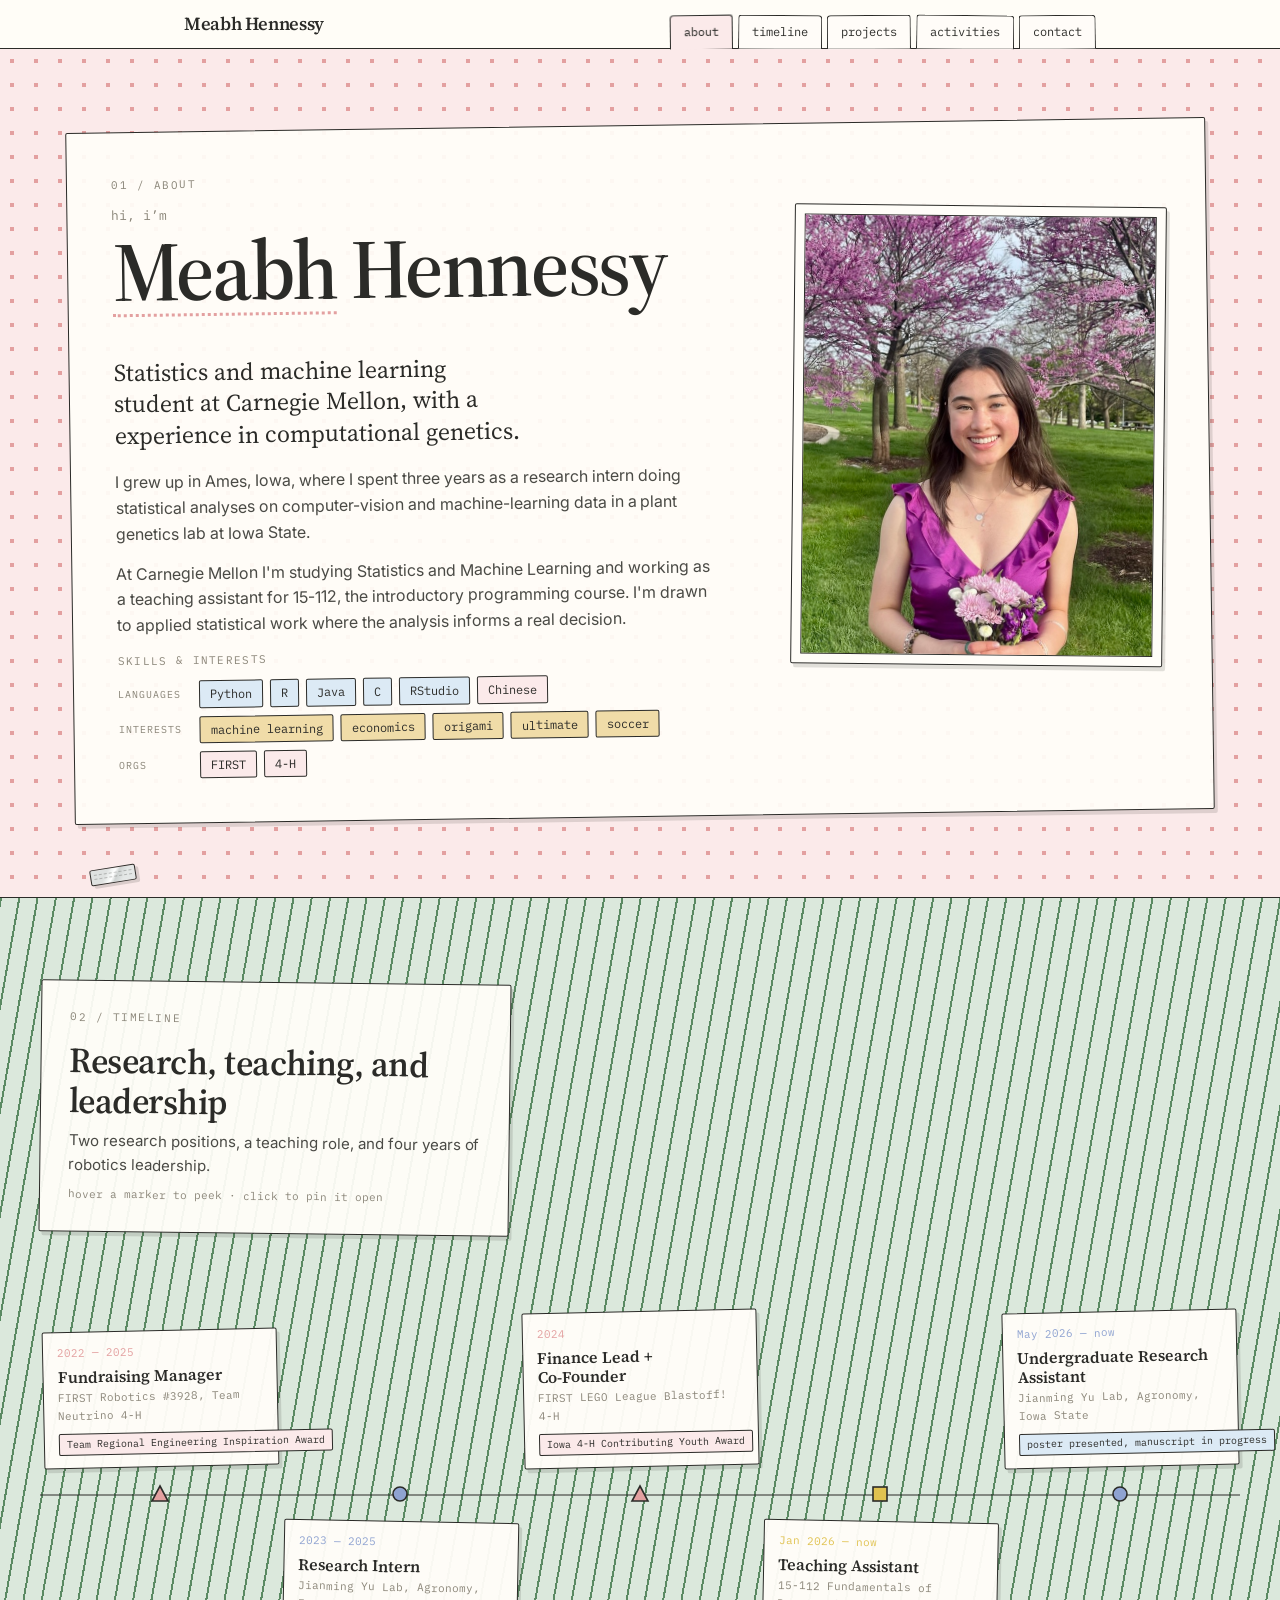
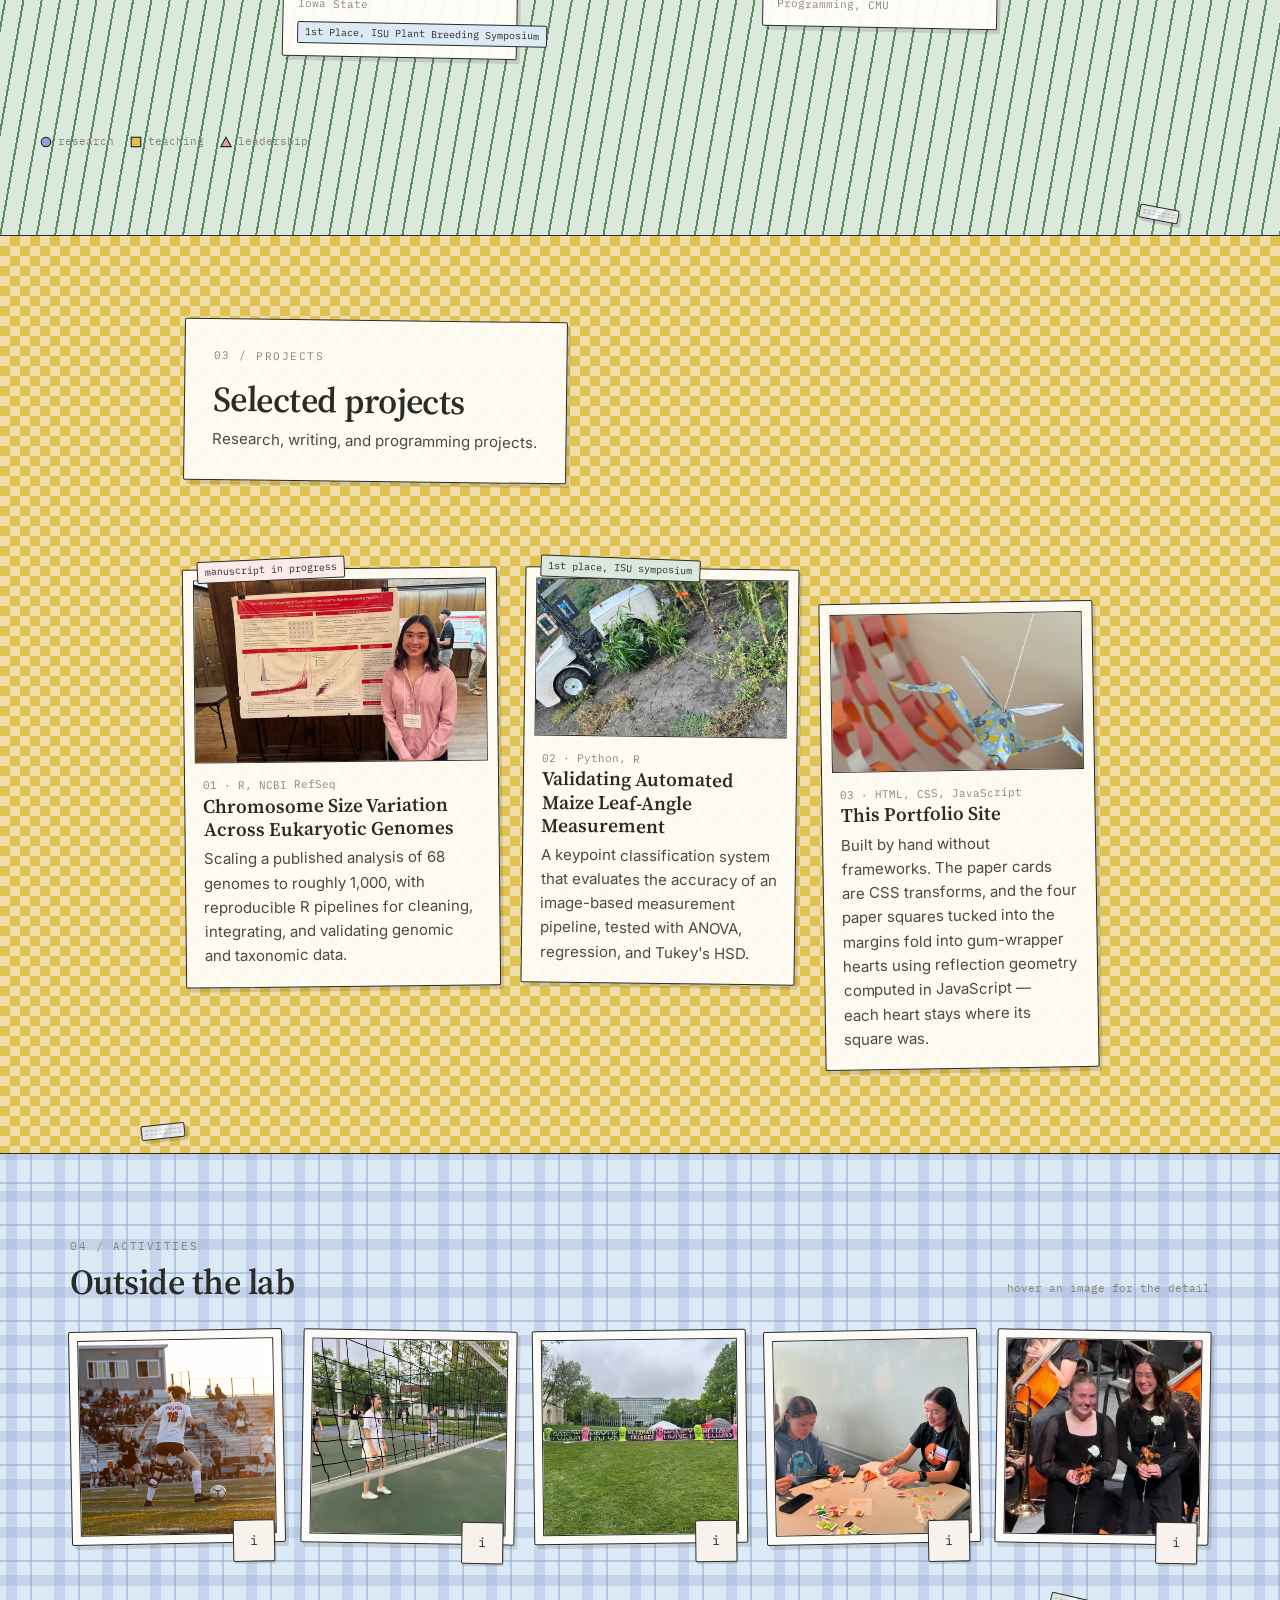
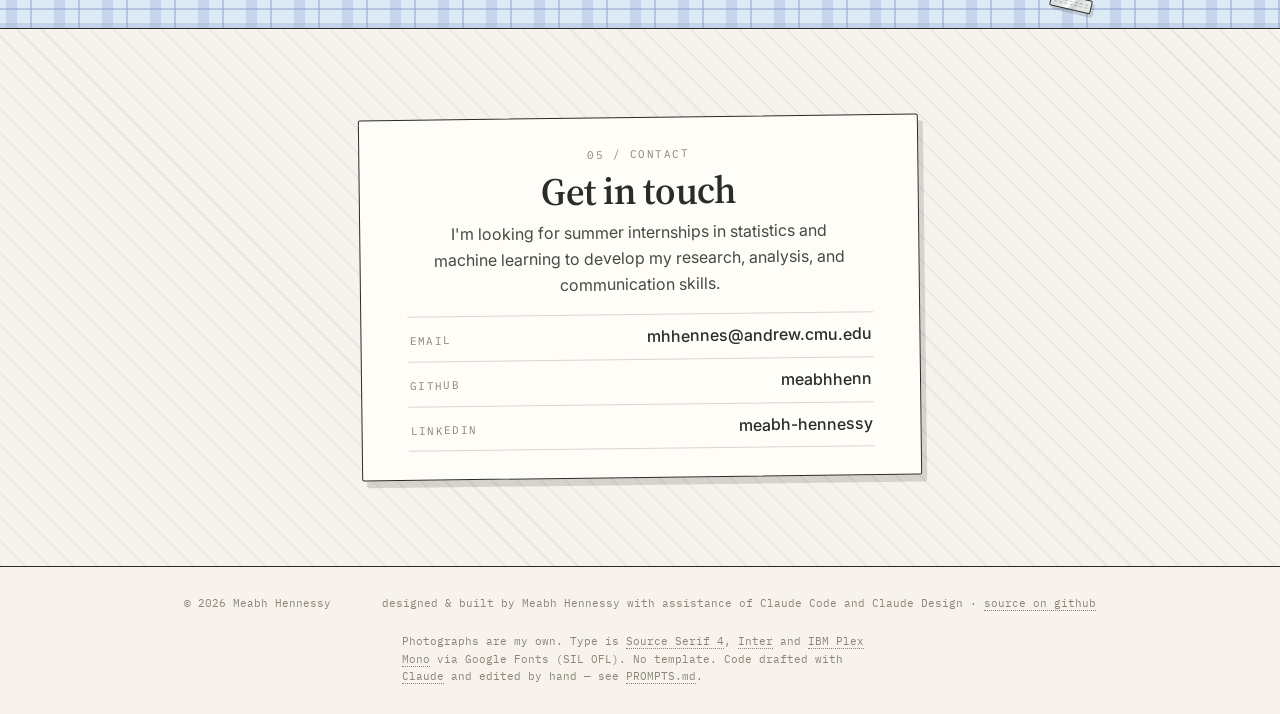
==== commit 5f6d1ccd: "style changes" ====
--- a/index.html
+++ b/index.html
@@ -65,12 +65,12 @@
         <p class="eyebrow">01 / about</p>
         <p class="kicker">hi, i&rsquo;m</p>
         <h1 class="display">
-          <span class="name" id="name-trigger" tabindex="0" role="button" aria-describedby="name-note">Meabh<span class="name__note" id="name-note" role="tooltip"><span class="name__ipa">/ mayv /</span>Irish &mdash; the older spelling of Maeve, from Old Irish <em>Medb</em>, &ldquo;she who intoxicates.&rdquo;</span></span> Hennessy
+          <span class="name" id="name-trigger" tabindex="0" role="button" aria-describedby="name-note">Meabh<span class="name__note" id="name-note" role="tooltip"><span class="name__ipa">/ mayv /</span>Irish &mdash; the older spelling of Maeve, from Old Irish <em>Medb</em>, &ldquo;a fierce warrior queen in Irish history&rdquo;</span></span> Hennessy
         </h1>
 
         <div class="hero__grid">
           <div>
-            <p class="lede">Statistics and machine learning student at Carnegie Mellon, with a background in computational genetics research.</p>
+            <p class="lede">Statistics and machine learning student at Carnegie Mellon, with a experience in computational genetics.</p>
             <p class="body">I grew up in Ames, Iowa, where I spent three years as a research intern doing statistical analyses on computer-vision and machine-learning data in a plant genetics lab at Iowa State.</p>
             <p class="body">At Carnegie Mellon I'm studying Statistics and Machine Learning and working as a teaching assistant for 15-112, the introductory programming course. I'm drawn to applied statistical work where the analysis informs a real decision.</p>
             <p class="eyebrow eyebrow--tight">skills &amp; interests</p>
--- a/css/styles.css
+++ b/css/styles.css
@@ -278,7 +278,7 @@
   left: 0;
   z-index: 5;
   width: max-content;
-  max-width: min(320px, 74vw);
+  max-width: min(720px, 74vw);
   font-family: var(--sans);
   font-weight: 400;
   font-size: 0.8125rem;
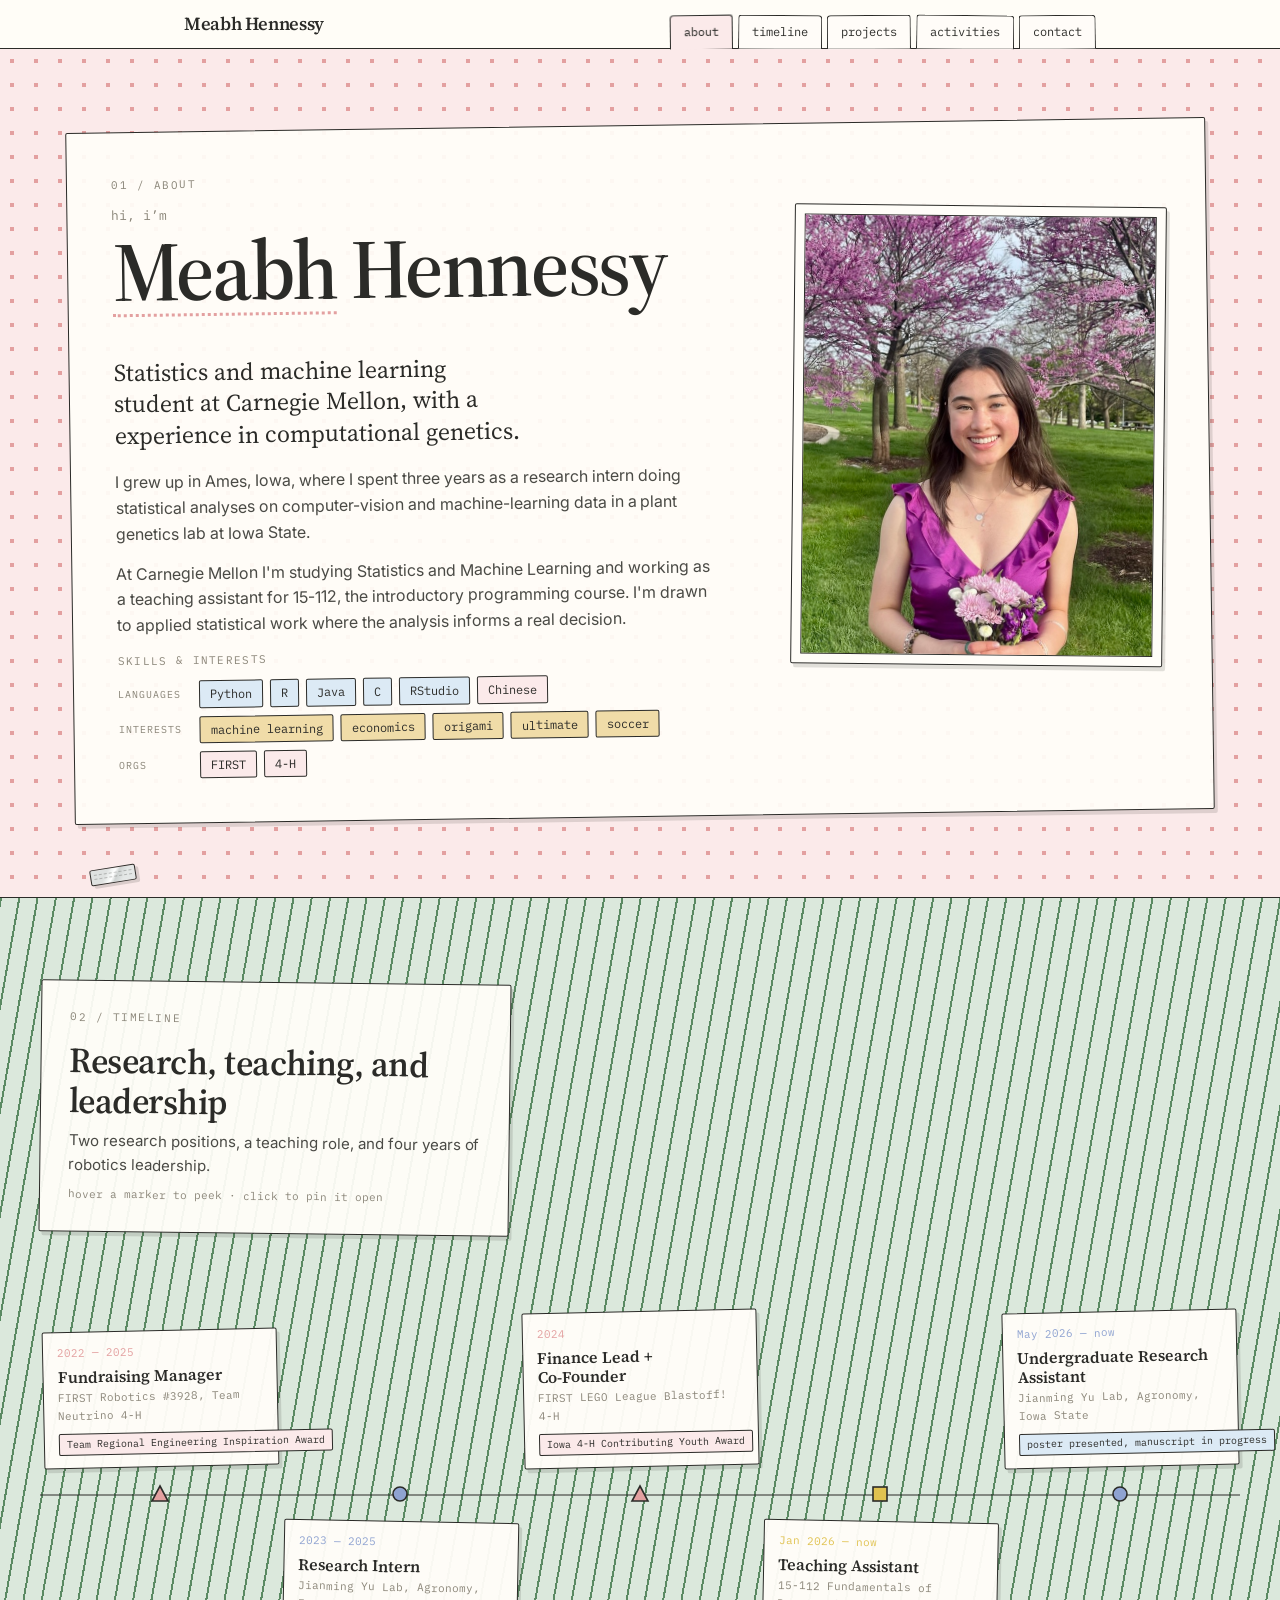
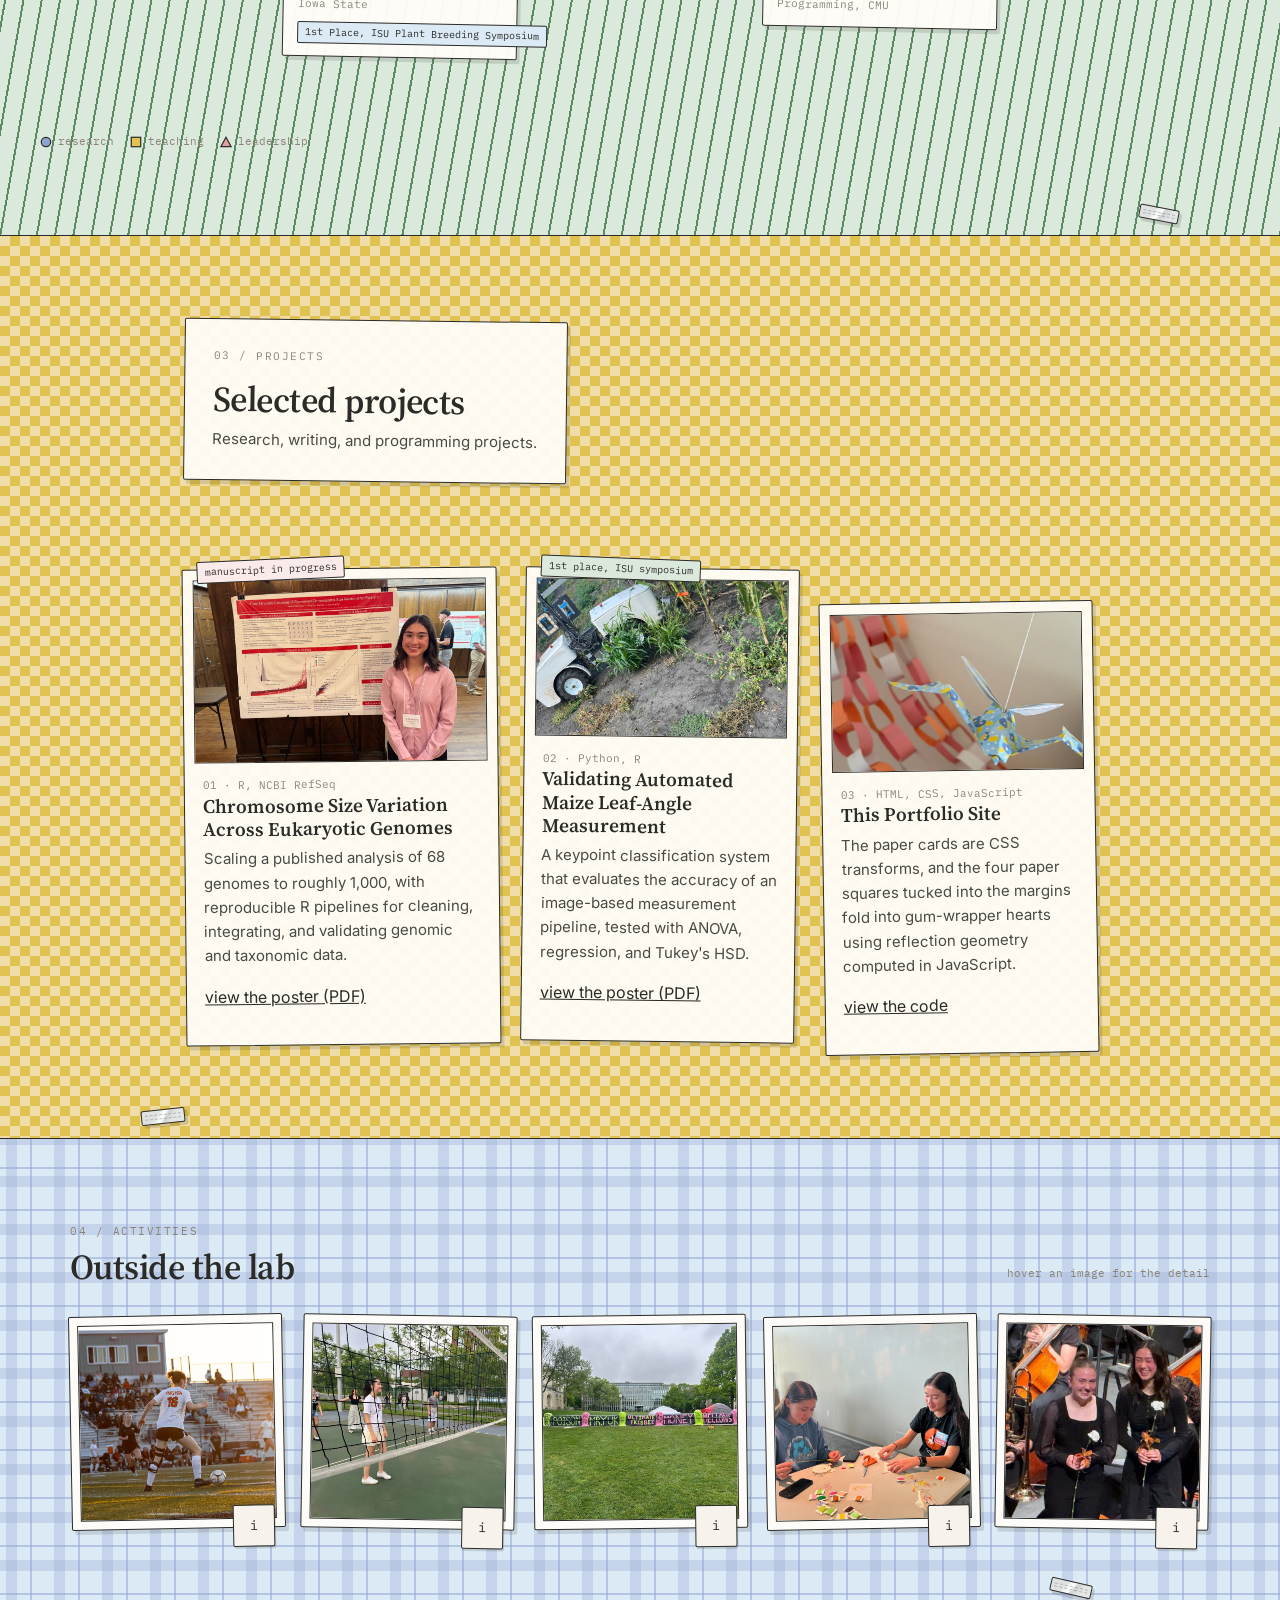
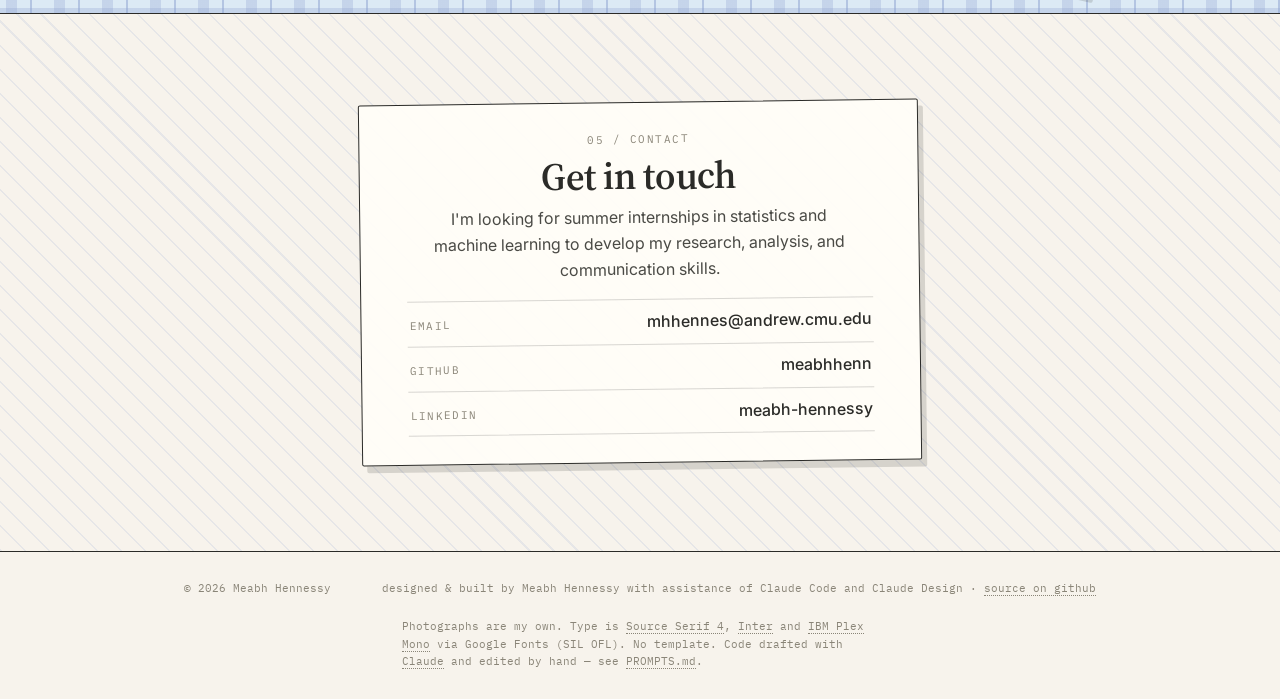
==== commit e6b9d430: "general updates to make sure project requirements filled - adding links" ====
--- a/index.html
+++ b/index.html
@@ -6,14 +6,12 @@
   Tool: Claude (claude.ai), used in conversation across several sittings.
   Full prompt log: PROMPTS.md in this repository.
 
-  How I used it. I wrote the brief and made every design and content decision:
-  the Mondrian-collage layout, the paper-card treatment, the type pairing, the
-  section colours, which experience goes on the timeline, and the gum-wrapper
-  heart as the interactive feature. I described what I wanted and used AI to
+  How I used it: I wrote brief intro + motivation, I also sent inspo designs drawn up by me. The design brief follows:
+  the Mondrian-collage layout, the paper-card treatment, the font type matches,
+  section colours, timeline design choice, and the gum-wrapper hearts
+  for the interactive feature. I described what I wanted and used AI to
   draft the HTML/CSS/JS, then read it back and sent it round again where it was
-  wrong — the fold sequence was rebuilt three times because the AI kept folding
-  a square, and I had to give it the real eight-step method (four corners in,
-  centre crease, open, then each half up) before it was right.
+  wrong, e.g. the fold sequence was rebuilt many times because my prompts we're too vague for the concept.
 
   What I changed by hand after AI drafts: the fold geometry and step wording,
   the timeline copy (cut to short bullets), the skill grouping and colour
@@ -27,7 +25,8 @@
 
   CREDITS
   All photographs are my own. Fonts are Source Serif 4, Inter and IBM Plex Mono,
-  served from Google Fonts under the SIL Open Font License. No template used.
+  served from Google Fonts under the SIL Open Font License. No template used. I gave one reference webiste for the 
+  AI to see what the background would be structured as: teamneutrino.org.
 -->
 <html lang="en">
 <head>
@@ -276,6 +275,7 @@
             <p class="note">01 &middot; R, NCBI RefSeq</p>
             <h3 class="title">Chromosome Size Variation Across Eukaryotic Genomes</h3>
             <p class="body body--sm">Scaling a published analysis of 68 genomes to roughly 1,000, with reproducible R pipelines for cleaning, integrating, and validating genomic and taxonomic data.</p>
+            <p class="card__links"><a href="posters/chromosome-size-poster.pdf" target="_blank" rel="noopener">view the poster (PDF)</a></p>
           </div>
         </article>
 
@@ -285,7 +285,8 @@
           <div class="card--project__text">
             <p class="note">02 &middot; Python, R</p>
             <h3 class="title">Validating Automated Maize Leaf-Angle Measurement</h3>
-            <p class="body body--sm">A keypoint classification system that evaluates the accuracy of an image-based measurement pipeline, tested with ANOVA, regression, and Tukey's HSD.</p>
+            <p class="body body--sm">A keypoint classification system that evaluates the accuracy of an image-based measurement pipeline, tested with ANOVA, regression, and Tukey's HSD.</p>            
+            <p class="card__links"><a href="posters/leaf-angle-poster.pdf" target="_blank" rel="noopener">view the poster (PDF)</a></p>
           </div>
         </article>
 
@@ -294,7 +295,8 @@
           <div class="card--project__text">
             <p class="note">03 &middot; HTML, CSS, JavaScript</p>
             <h3 class="title">This Portfolio Site</h3>
-            <p class="body body--sm">Built by hand without frameworks. The paper cards are CSS transforms, and the four paper squares tucked into the margins fold into gum-wrapper hearts using reflection geometry computed in JavaScript — each heart stays where its square was.</p>
+            <p class="body body--sm">The paper cards are CSS transforms, and the four paper squares tucked into the margins fold into gum-wrapper hearts using reflection geometry computed in JavaScript.</p>            
+            <p class="card__links"><a href="https://github.com/meabhhenn/meabhhenn.github.io" target="_blank" rel="noopener">view the code</a></p>
           </div>
         </article>
       </div>
@@ -396,10 +398,7 @@
   <div class="modal__panel">
     <button class="modal__close" type="button" id="close-fold" aria-label="Close">&times;</button>
 
-    <p class="eyebrow" id="step-label">fold 1 of 5</p>
-    <p class="modal__title" id="step-title">the top point down</p>
-    <p class="body body--sm" id="step-hint">&nbsp;</p>
-    <p class="note" id="fold-type">&nbsp;</p>
+    <p class="eyebrow" id="step-label">fold 1 of 8</p>
 
     <div class="modal__body">
       <div class="stage">
@@ -425,20 +424,12 @@
       </div>
 
       <div class="modal__side">
-        <p class="eyebrow eyebrow--tight">gestures</p>
-        <ul class="gestures">
-          <li><strong>pull</strong> the marked point onto its target</li>
-          <li><strong>let go early</strong> and it springs back</li>
-          <li><strong>double-click</strong> to turn the paper over</li>
-        </ul>
-        <p class="note" id="progress-text">flat top at 1 &middot; sides in at 3 &middot; lobes at 5</p>
         <div class="progress"><div class="progress__fill" id="progress-fill"></div></div>
         <div class="modal__buttons">
-          <button class="btn btn--primary" type="button" id="do-fold">fold this one for me</button>
-          <button class="btn" type="button" id="step-back">back a fold</button>
-          <button class="btn btn--quiet" type="button" id="start-over">start over</button>
+          <button class="btn btn--primary" type="button" id="do-fold">fold</button>
+          <button class="btn btn--quiet" type="button" id="step-back" aria-label="Back a fold">back</button>
+          <button class="btn btn--quiet" type="button" id="start-over" aria-label="Start over">reset</button>
         </div>
-        <p class="note note--sage" id="free-note" hidden>Free-folding now: drag from any point on the paper to any other and it creases there.</p>
       </div>
     </div>
   </div>
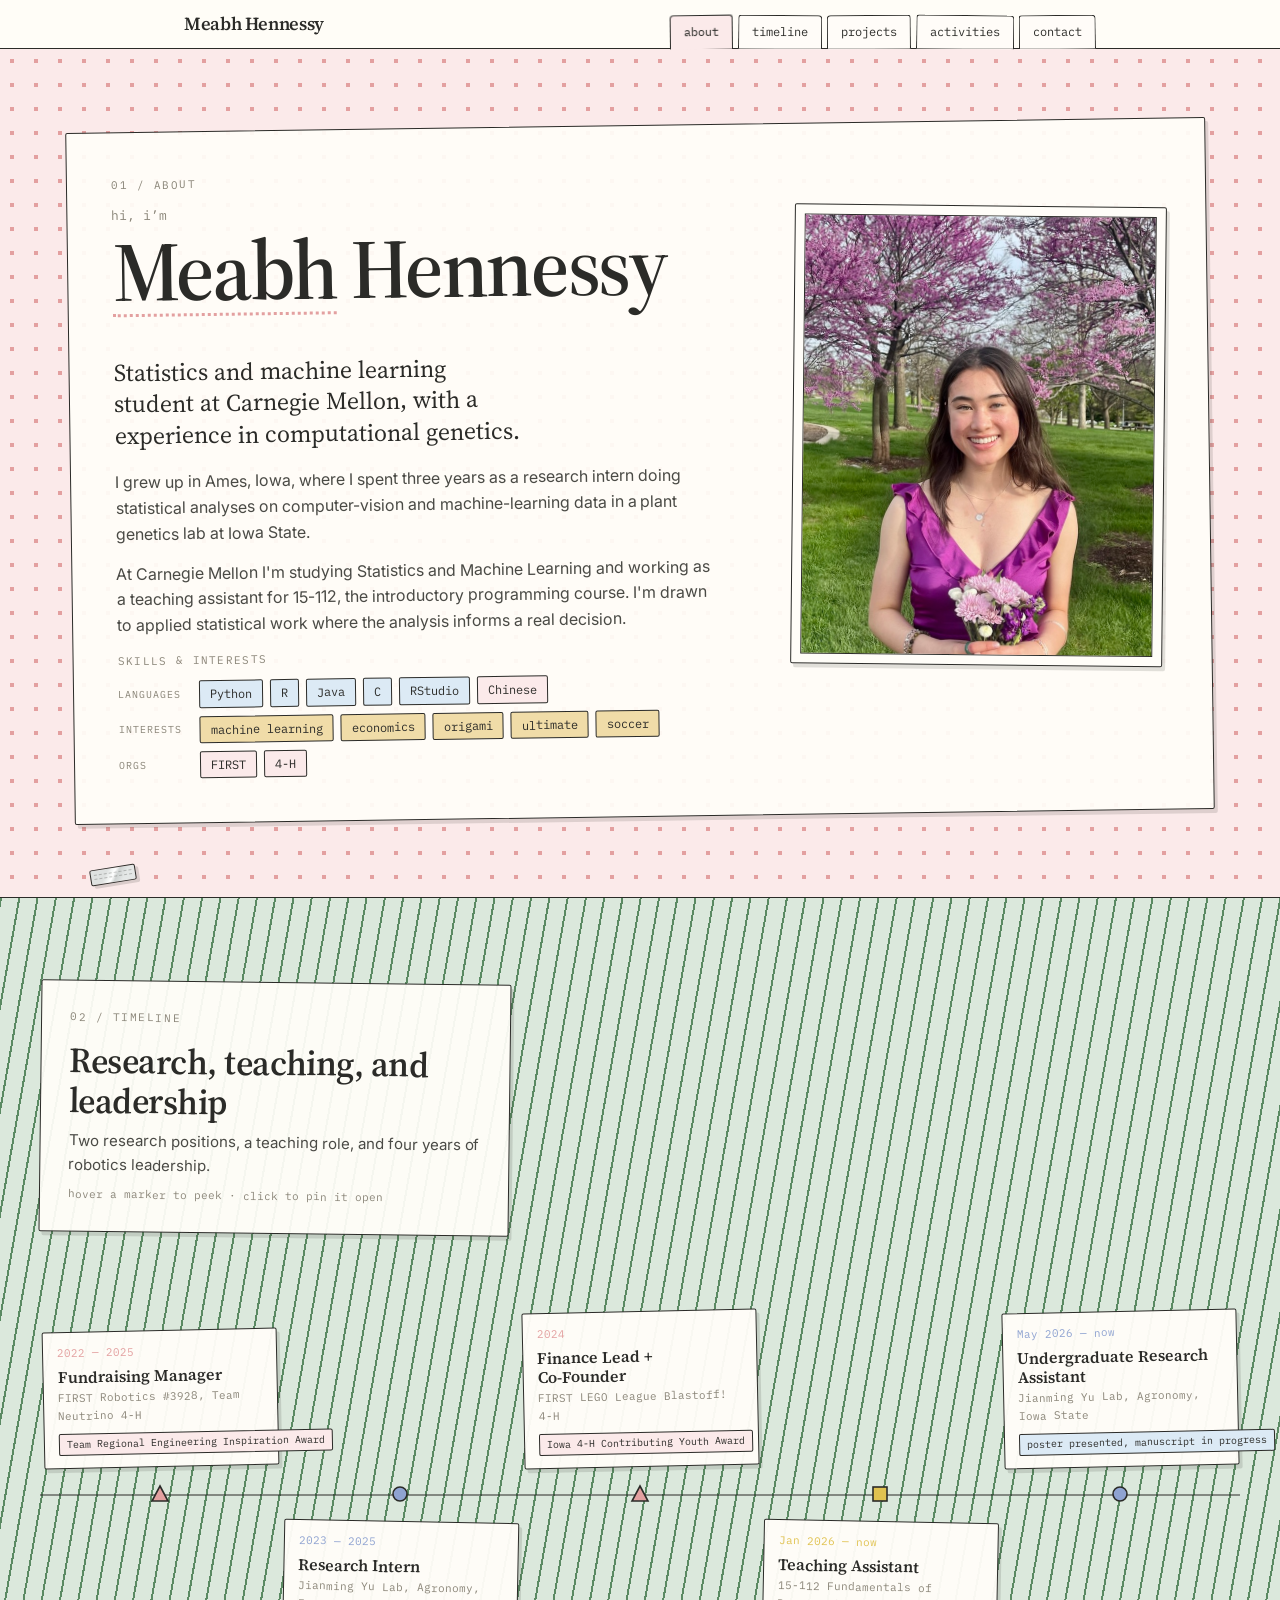
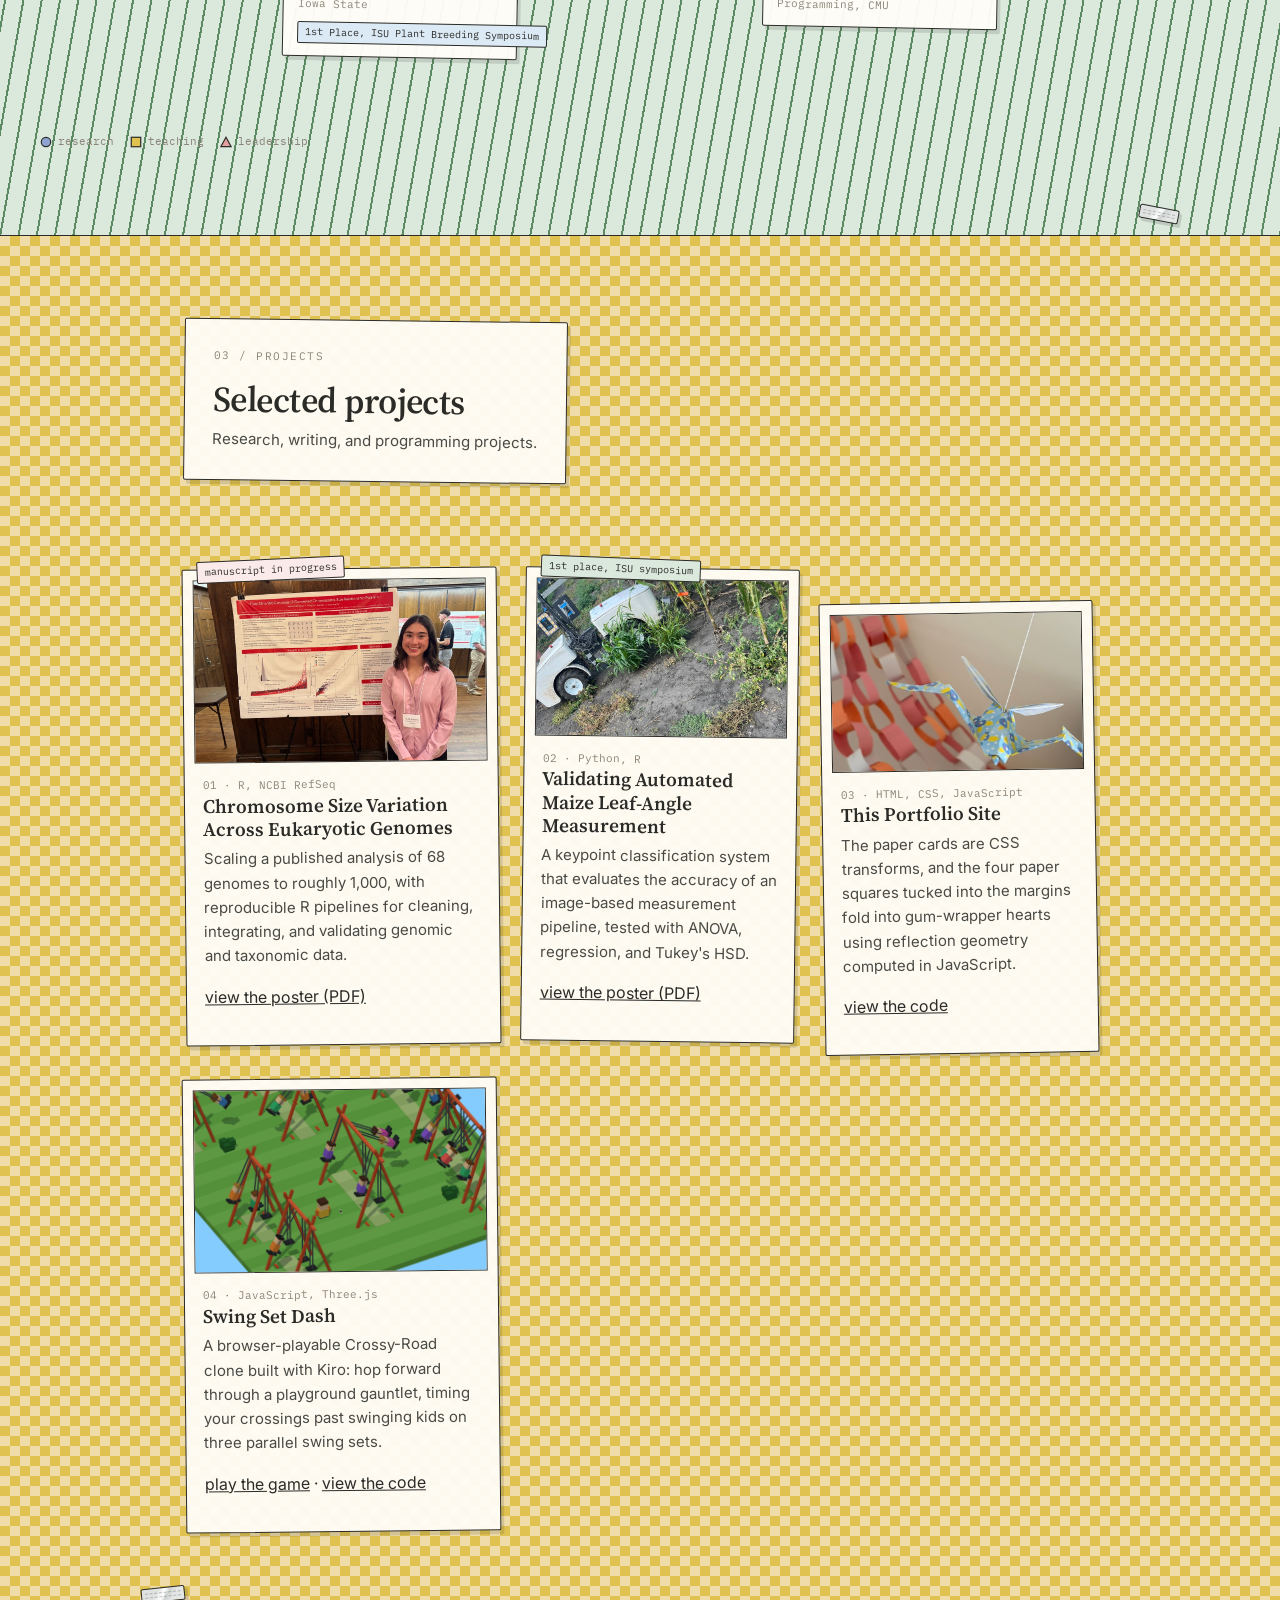
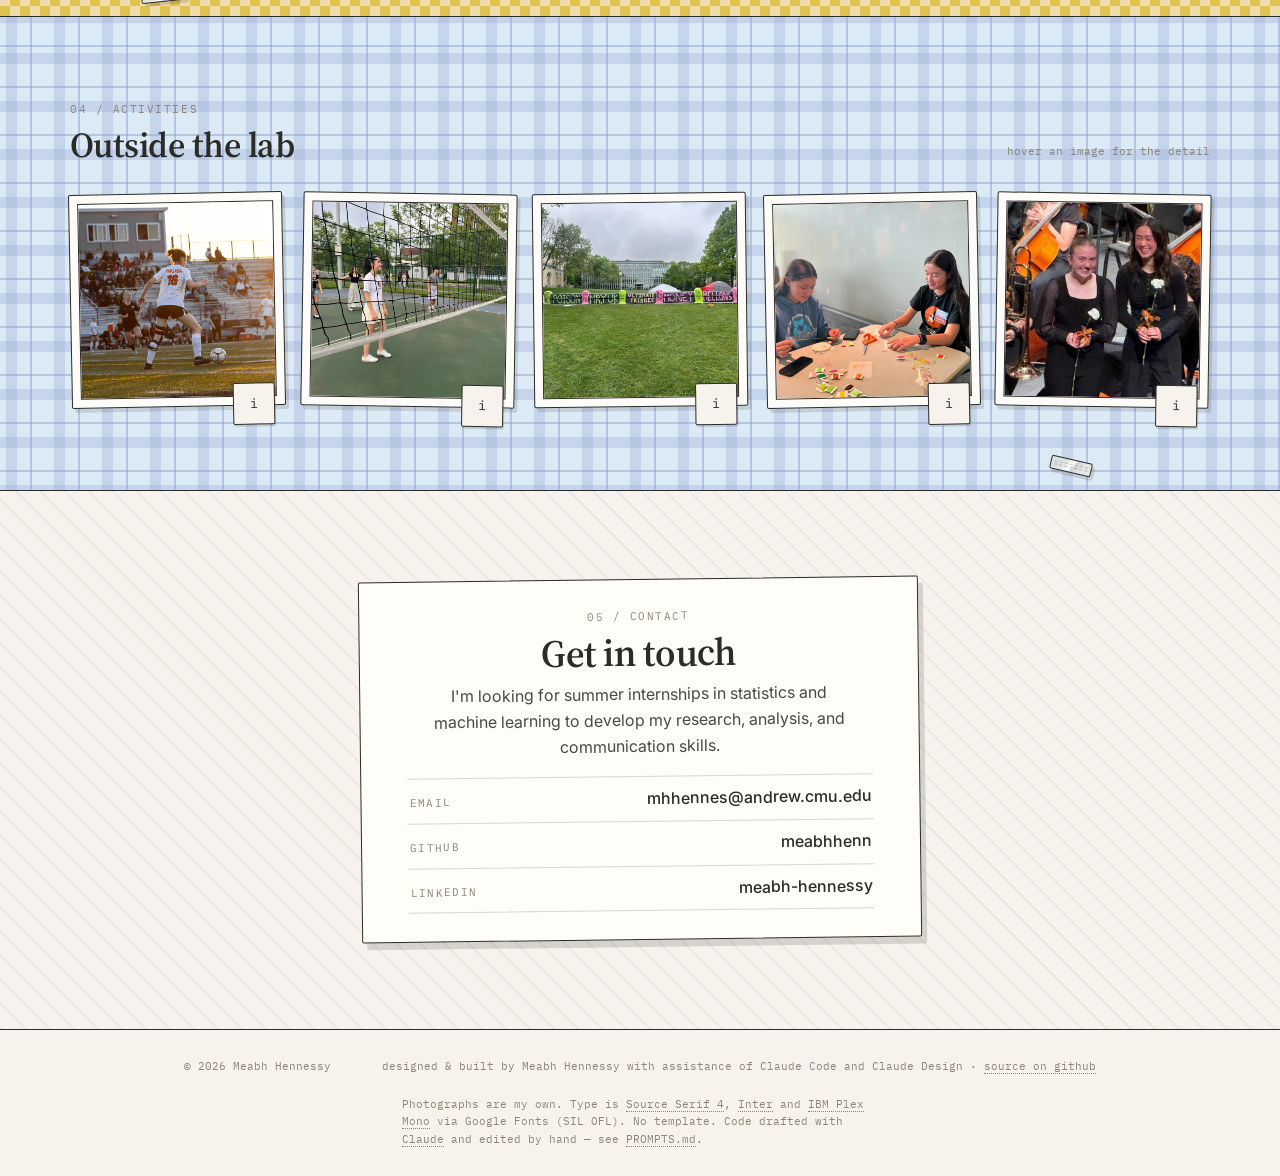
==== commit 426c07cb: "Add Swing Set Dash project card to portfolio" ====
--- a/index.html
+++ b/index.html
@@ -34,6 +34,8 @@
 <meta name="viewport" content="width=device-width, initial-scale=1" />
 <title>Meabh Hennessy — Portfolio</title>
 <meta name="description" content="Portfolio of Meabh Hennessy — statistics and machine learning student at Carnegie Mellon." />
+<link rel="icon" type="image/svg+xml" href="images/favicon.svg" />
+<link rel="alternate icon" href="images/favicon.svg />
 <link rel="preconnect" href="https://fonts.googleapis.com" />
 <link rel="preconnect" href="https://fonts.gstatic.com" crossorigin />
 <link href="https://fonts.googleapis.com/css2?family=Source+Serif+4:opsz,wght@8..60,400;8..60,600;8..60,700&family=Inter:wght@400;500&family=IBM+Plex+Mono:wght@400;500&display=swap" rel="stylesheet" />
@@ -297,6 +299,16 @@
             <h3 class="title">This Portfolio Site</h3>
             <p class="body body--sm">The paper cards are CSS transforms, and the four paper squares tucked into the margins fold into gum-wrapper hearts using reflection geometry computed in JavaScript.</p>            
             <p class="card__links"><a href="https://github.com/meabhhenn/meabhhenn.github.io" target="_blank" rel="noopener">view the code</a></p>
+          </div>
+        </article>
+
+        <article class="card card--project card--tilt-a card--offset">
+          <div class="shot"><img src="images/proj-crossy-road.jpeg" alt="Swing Set Dash gameplay, a Crossy-Road-style game with a playground swing set gauntlet" style="object-position:50% 45%" /></div>
+          <div class="card--project__text">
+            <p class="note">04 &middot; JavaScript, Three.js</p>
+            <h3 class="title">Swing Set Dash</h3>
+            <p class="body body--sm">A browser-playable Crossy-Road clone built with Kiro: hop forward through a playground gauntlet, timing your crossings past swinging kids on three parallel swing sets.</p>
+            <p class="card__links"><a href="crossy-road/" target="_blank" rel="noopener">play the game</a> &middot; <a href="https://github.com/meabhhenn/meabhhenn.github.io/tree/main/crossy-road" target="_blank" rel="noopener">view the code</a></p>
           </div>
         </article>
       </div>
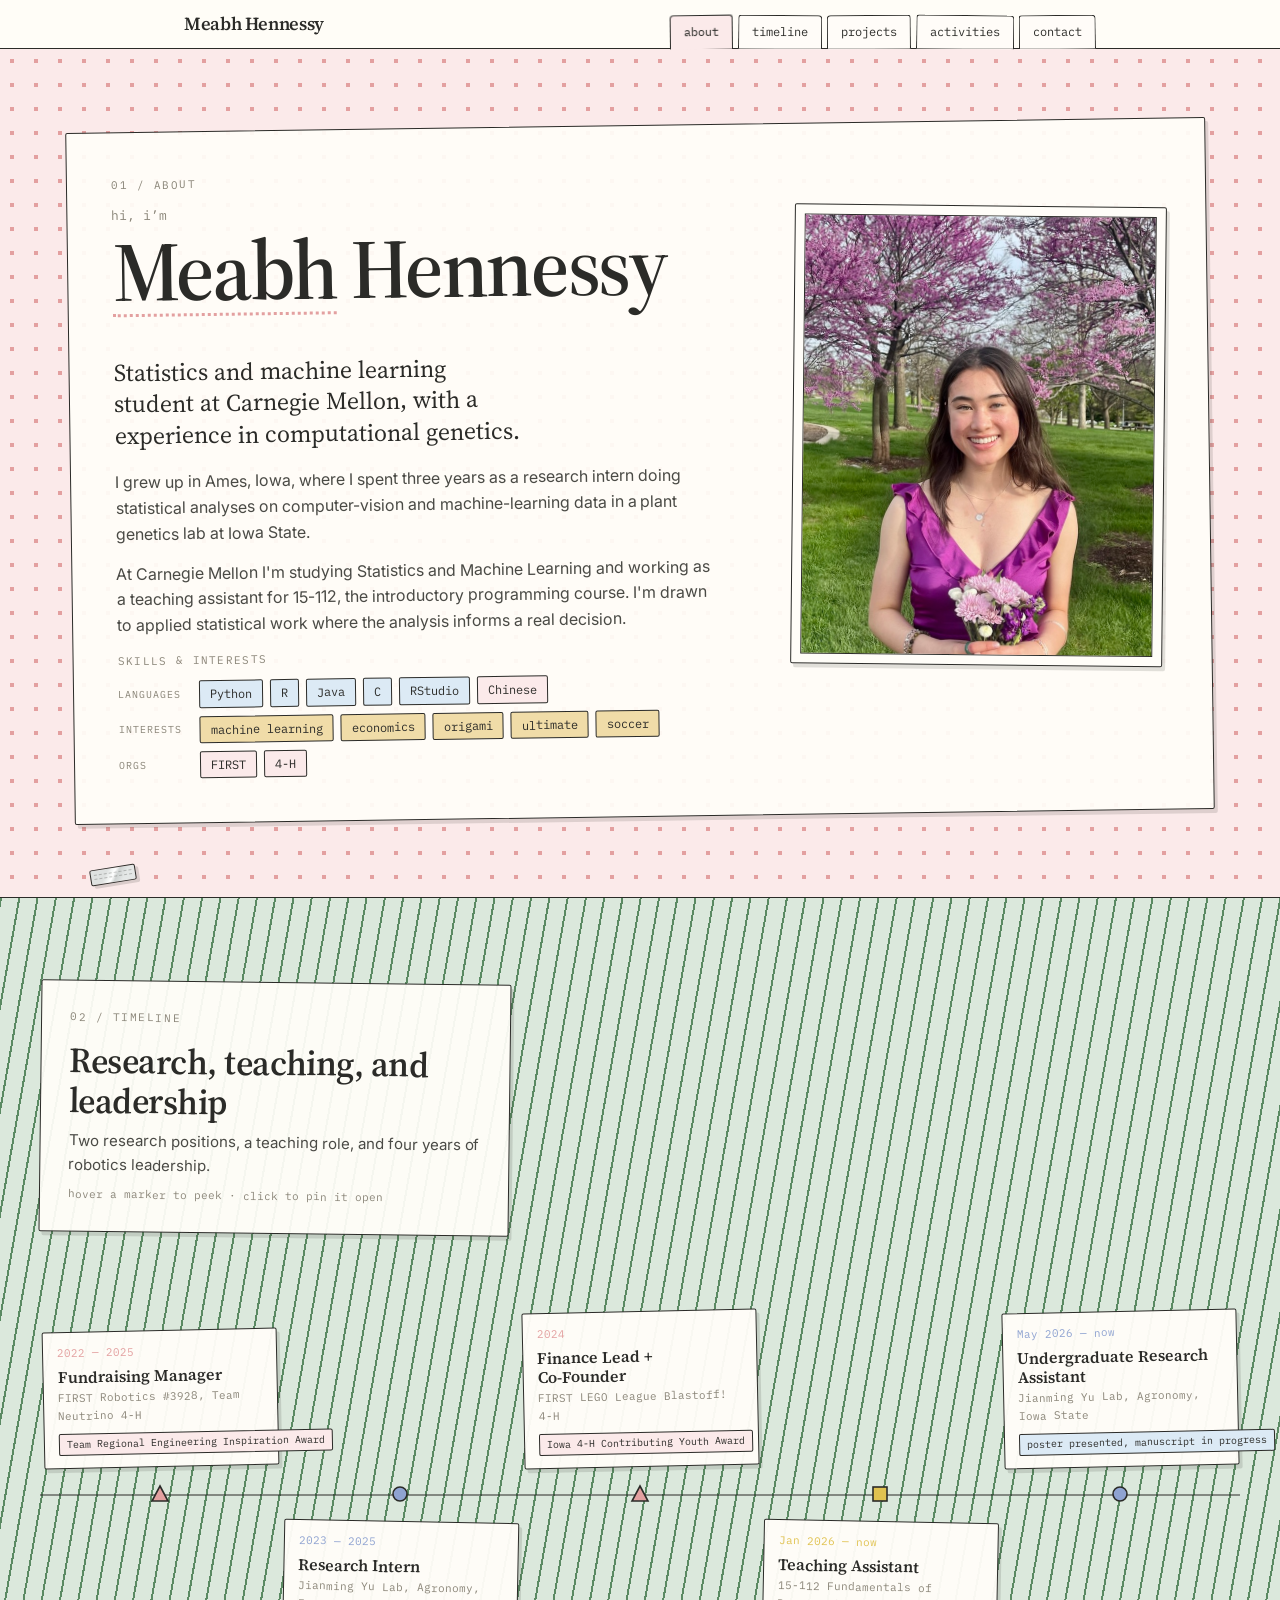
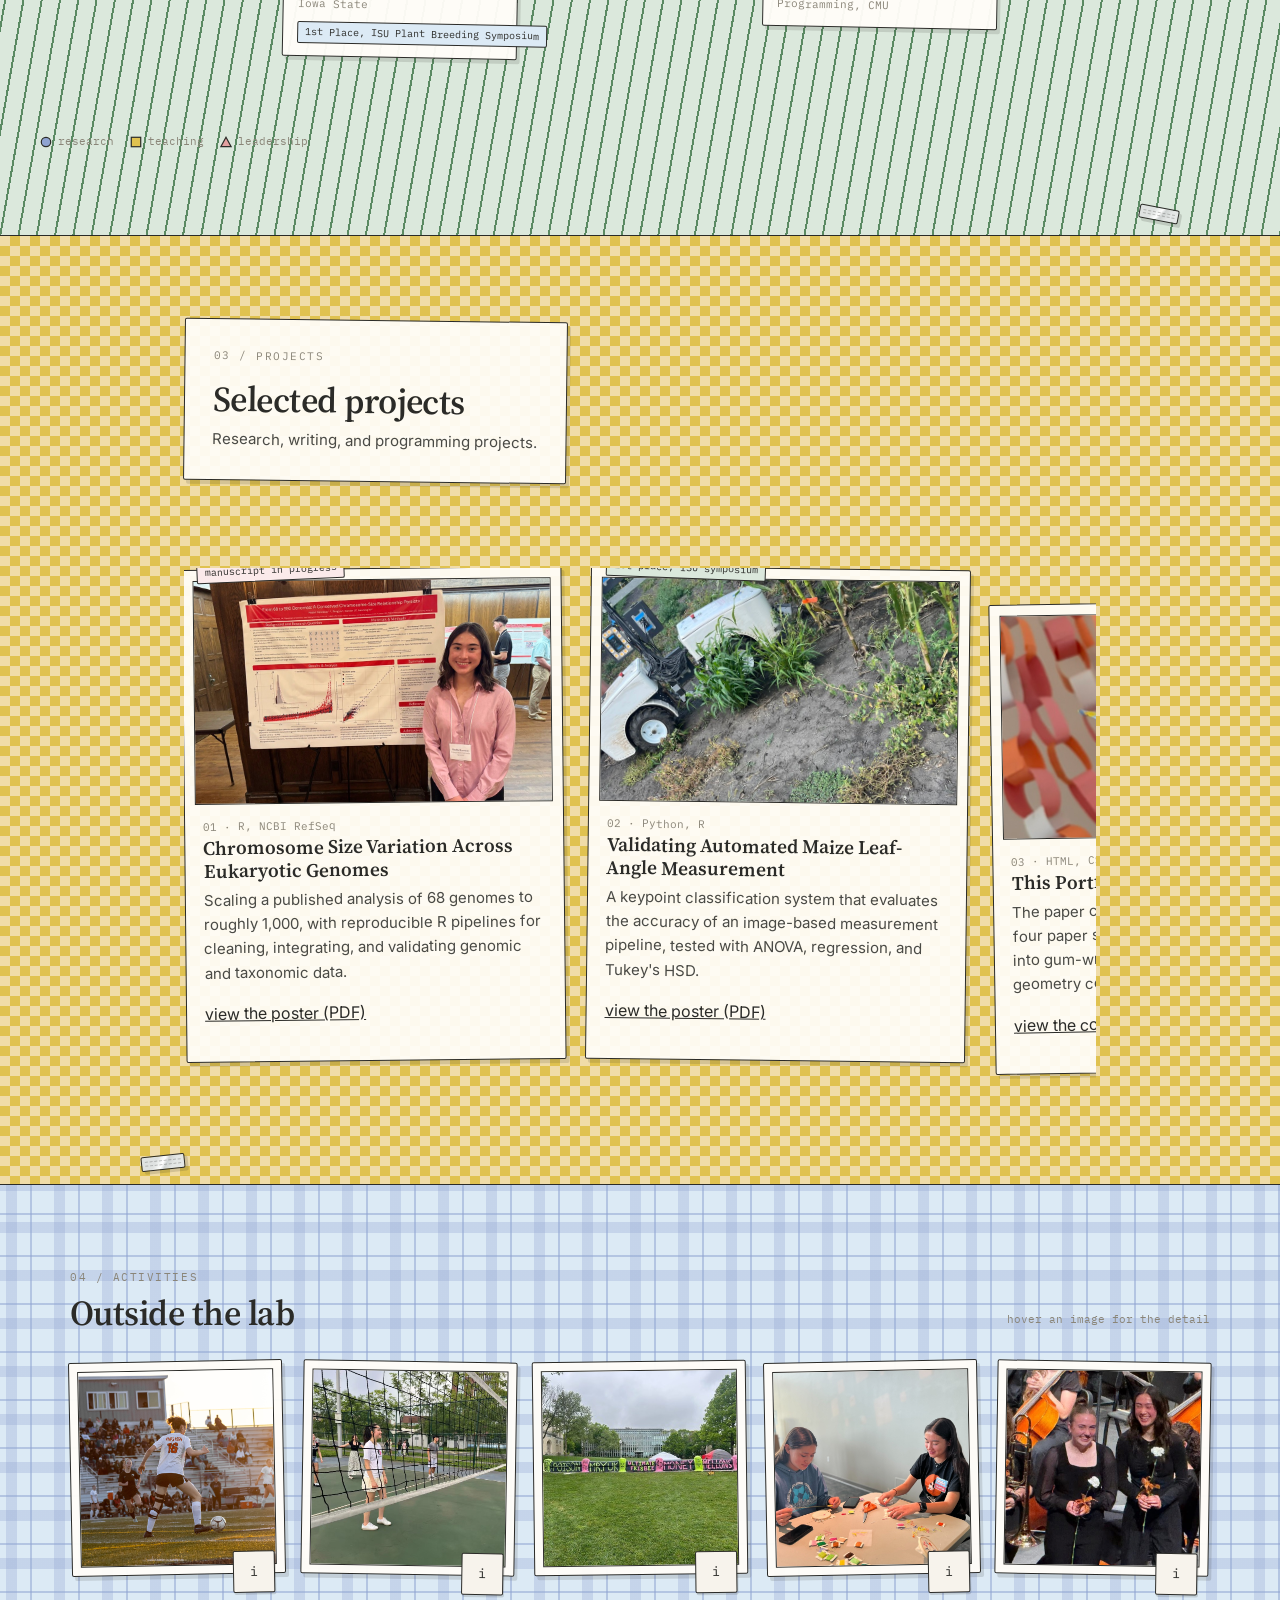
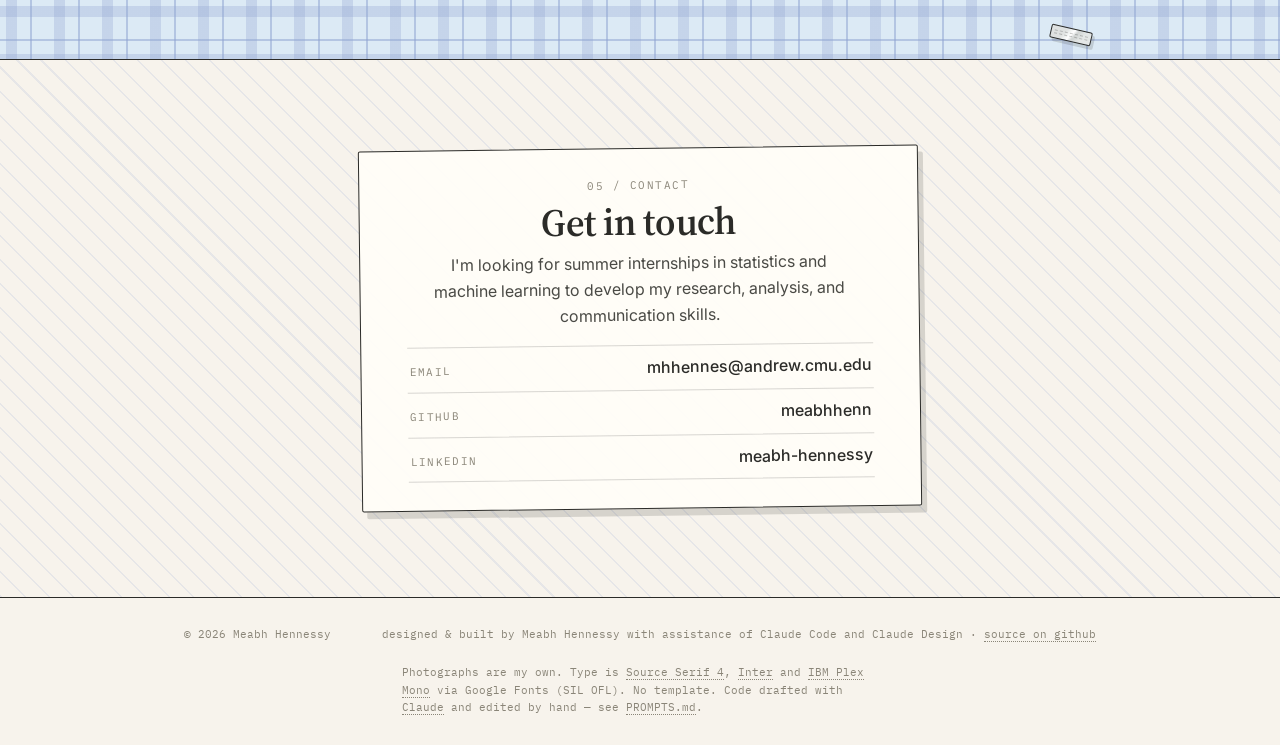
==== commit b793bbc4: "Add Traffic Guess Game project card to portfolio" ====
--- a/index.html
+++ b/index.html
@@ -309,6 +309,16 @@
             <h3 class="title">Swing Set Dash</h3>
             <p class="body body--sm">A browser-playable Crossy-Road clone built with Kiro: hop forward through a playground gauntlet, timing your crossings past swinging kids on three parallel swing sets.</p>
             <p class="card__links"><a href="crossy-road/" target="_blank" rel="noopener">play the game</a> &middot; <a href="https://github.com/meabhhenn/meabhhenn.github.io/tree/main/crossy-road" target="_blank" rel="noopener">view the code</a></p>
+          </div>
+        </article>
+
+        <article class="card card--project card--tilt-b card--offset">
+          <div class="shot"><img src="images/proj-traffic-guess-game.png" alt="Map of the Chicago Loop region used in Traffic Guess Game, highlighting the area whose speeds you guess" style="object-position:50% 50%" /></div>
+          <div class="card--project__text">
+            <p class="note">05 &middot; Python, Flask, Socrata &amp; Open-Meteo APIs</p>
+            <h3 class="title">Traffic Guess Game</h3>
+            <p class="body body--sm">A Flask web app that tests your intuition against real Chicago traffic: each round shows a real historical hour's weather and region map, pulled live from the Socrata traffic API and Open-Meteo, and scores how close your speed guess lands to what was actually recorded.</p>
+            <p class="card__links"><a href="https://github.com/meabhhenn/traffic-guess-game" target="_blank" rel="noopener">view the code</a></p>
           </div>
         </article>
       </div>
--- a/css/styles.css
+++ b/css/styles.css
@@ -479,7 +479,22 @@
 /* ---------- projects ---------- */
 
 .projects__head { margin-bottom: clamp(24px, 3.2vw, 34px); }
-.grid { display: grid; grid-template-columns: 1fr; gap: clamp(16px, 2.2vw, 24px); align-items: start; }
+.grid {
+  display: flex;
+  gap: clamp(16px, 2.2vw, 24px);
+  align-items: start;
+  overflow-x: auto;
+  overflow-y: hidden;
+  scroll-snap-type: x proximity;
+  padding-bottom: 14px;
+  -webkit-overflow-scrolling: touch;
+}
+.grid > .card--project {
+  flex: 0 0 min(82vw, 340px);
+  scroll-snap-align: start;
+}
+.grid::-webkit-scrollbar { height: 8px; }
+.grid::-webkit-scrollbar-thumb { background: var(--ink-mute, #999); border-radius: 999px; }
 
 .card--project { padding: 10px 10px 18px; transition: transform 0.2s ease, box-shadow 0.2s ease; }
 .card--project:hover {
@@ -809,7 +824,7 @@
   .hero__grid { grid-template-columns: 1fr 262px; }
   .photo { justify-self: end; margin-top: -96px; }
 
-  .grid { grid-template-columns: 1fr 1fr; }
+  .grid > .card--project { flex-basis: 360px; }
   .card--offset { margin-top: 26px; }
   .act-grid { grid-template-columns: repeat(3, minmax(0, 1fr)); }
 
@@ -825,7 +840,7 @@
   .section--about { min-height: 82vh; }
   .hero__grid { grid-template-columns: 1fr 372px; }
   .photo { margin-top: -140px; }
-  .grid { grid-template-columns: 1.15fr 1fr 1fr; }
+  .grid > .card--project { flex-basis: 380px; }
   .card--offset { margin-top: 0; }
   .card--offset-lg { margin-top: 34px; }
   /* horizontal rail — desktop only: below this five cards cannot carry
